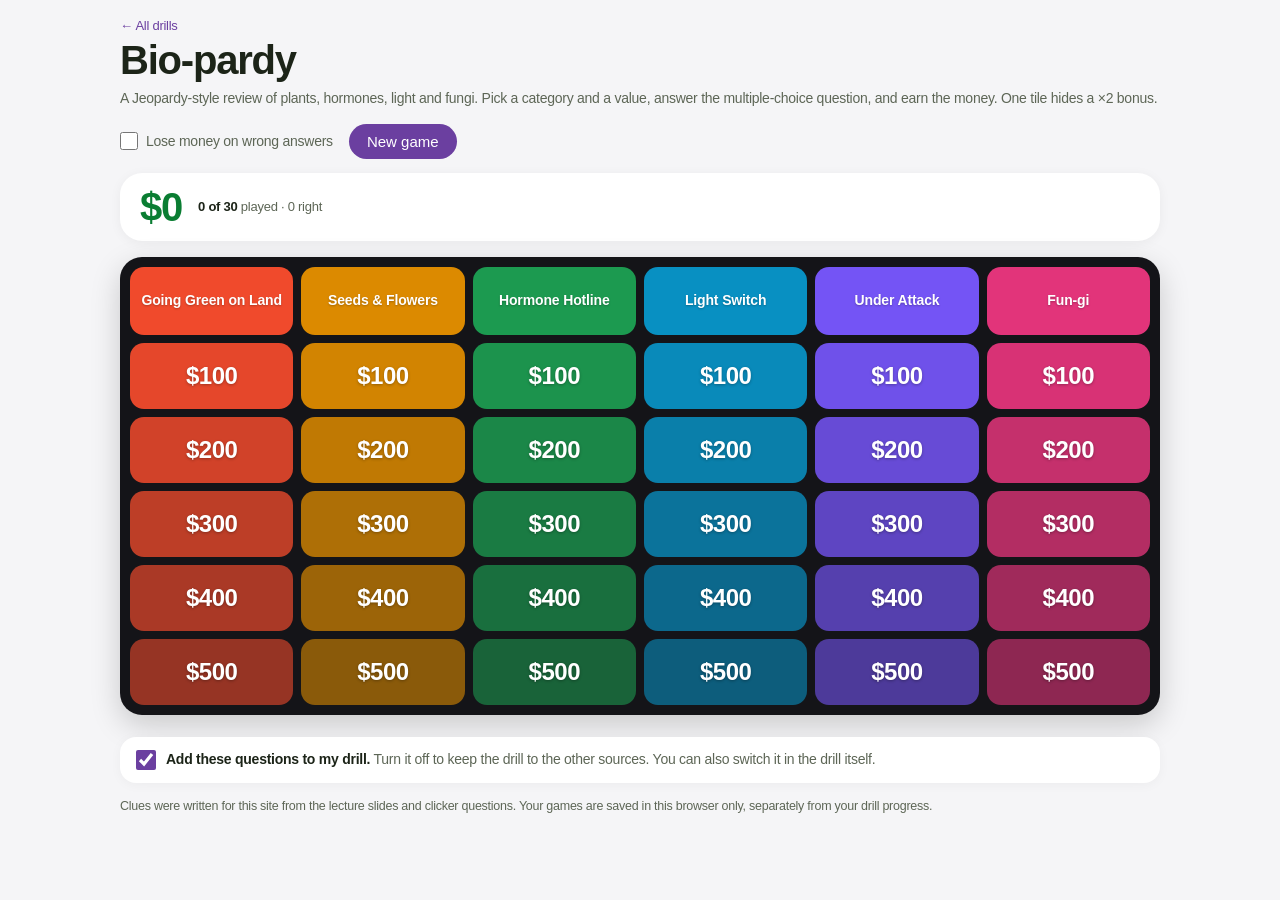
==== board/index.html @ 15c69687 "Bi 239 study drills: plants, fungi and plant signals Forked from the anthro-drills engine and re-the" ====
<!doctype html>
<html lang="en"><head>
<meta charset="utf-8">
<meta name="viewport" content="width=device-width,initial-scale=1,viewport-fit=cover">
<title>Bio-pardy · Bi 239</title>
<meta name="description" content="Play the Bi 239 Bio-pardy review game: pick a category and value, answer the multiple-choice question, earn the money.">
<meta name="theme-color" content="#6b3fa0">
<link rel="stylesheet" href="../assets/drill.css">
<style>
/* Layout: header (board switch, score, rules) → the board (categories × values) → a clue card that opens over
   the board when a tile is picked → an end-of-game card when every tile is played. Own look, light theme. */
:root{--read:-apple-system,BlinkMacSystemFont,"SF Pro Text","Helvetica Neue",Helvetica,Arial,sans-serif;--body:var(--read);--display:-apple-system,BlinkMacSystemFont,"SF Pro Display","Helvetica Neue",Helvetica,Arial,sans-serif;--bg:#f5f5f7;--accent:#6b3fa0;--money:#0a7d32}
body{letter-spacing:-.016em;-webkit-font-smoothing:antialiased}
.wrap{max-width:1040px}
.top{display:flex;flex-direction:column;gap:6px}
h1{font:700 clamp(28px,6vw,40px)/1.08 var(--display);letter-spacing:-.03em}
.gbar{display:flex;flex-wrap:wrap;align-items:center;gap:10px 14px;justify-content:space-between}
.boards{display:flex;gap:2px;background:var(--paper);border:1px solid var(--line);border-radius:999px;padding:3px}
.boards button{font:600 14px var(--body);border:0;background:transparent;border-radius:999px;padding:8px 16px;cursor:pointer;color:var(--ink)}
.boards button[aria-pressed="true"]{background:var(--accent);color:#fff}
.scorebox{display:flex;align-items:center;gap:16px;background:var(--paper);border-radius:22px;padding:14px 20px;box-shadow:0 2px 12px rgba(0,0,0,.05)}
.score{font:700 clamp(30px,6vw,40px)/1 var(--display);letter-spacing:-.03em;font-variant-numeric:tabular-nums;color:var(--money)}
.score.neg{color:var(--bad)}
.score.bump{animation:bump .5s ease}
@keyframes bump{40%{transform:scale(1.12)}}
.slab{display:flex;flex-direction:column;font-size:13px;color:var(--muted);line-height:1.35}
.slab b{color:var(--ink);font-weight:600}
.rules{display:flex;flex-wrap:wrap;gap:8px 16px;align-items:center;font-size:14px;color:var(--muted)}
.rules label{display:inline-flex;align-items:center;gap:8px;cursor:pointer}
.rules input{width:18px;height:18px;accent-color:var(--accent);margin:0}
.newgame{font:400 15px var(--body);border:0;border-radius:999px;background:var(--accent);color:#fff;padding:9px 18px;cursor:pointer}
.newgame:hover{background:#5a3389}
/* Board */
.boardwrap{padding:2px 0 8px}
.board{display:grid;grid-template-columns:repeat(var(--cols),minmax(0,1fr));grid-template-rows:auto repeat(var(--vals),auto);gap:clamp(5px,.8vw,8px);background:#141418;border-radius:22px;padding:10px;box-shadow:0 10px 30px rgba(0,0,0,.18)}
.col{display:grid;grid-row:span calc(var(--vals) + 1);grid-template-rows:subgrid;gap:inherit;min-width:0}
.cat{display:flex;align-items:center;justify-content:center;text-align:center;min-height:68px;padding:8px;hyphens:auto;overflow-wrap:anywhere;border-radius:14px;background:var(--c);color:#fff;font:700 clamp(11.5px,1.35vw,14px)/1.25 var(--body);letter-spacing:-.01em;text-wrap:balance;text-shadow:0 1px 2px rgba(0,0,0,.25)}
.tile{position:relative;min-height:66px;border:0;border-radius:14px;background:color-mix(in srgb,var(--c) var(--mix),#141418);cursor:pointer;font:800 clamp(17px,2.3vw,24px) var(--display);letter-spacing:-.02em;color:#fff;text-shadow:0 1px 3px rgba(0,0,0,.3);transition:transform .15s,filter .15s,box-shadow .15s}
.tile:hover:not(:disabled){transform:translateY(-2px) scale(1.02);filter:brightness(1.12);box-shadow:0 6px 18px color-mix(in srgb,var(--c) 45%,transparent)}
.tile:focus-visible{outline:3px solid #fff;outline-offset:2px}
.tile:disabled{cursor:default;font:700 15px var(--body);letter-spacing:0;background:#232329;text-shadow:none}
.tile.right{color:#4ade80;box-shadow:inset 0 0 0 2px #2c6e43}
.tile.wrong{color:#fb7185;box-shadow:inset 0 0 0 2px #7a2f3b}
.tile small{display:block;font:600 11.5px var(--body);color:rgba(255,255,255,.7);margin-top:2px}
@media (max-width:480px){.clue{padding:12px 10px 30px}.clue .card{padding:18px;border-radius:20px}.clue .chead{margin:-18px -18px 4px !important;padding:14px 18px !important;border-radius:20px 20px 0 0 !important}}
.clue .chead{margin:-22px -22px 4px;padding:16px 22px;border-radius:24px 24px 0 0;background:var(--c,#1d1d1f);color:#fff}
.clue .ctag{color:rgba(255,255,255,.9)}
.clue .cval{color:#fff}
/* Clue card */
.clue{position:fixed;inset:0;z-index:40;background:rgba(245,245,247,.86);backdrop-filter:blur(14px);-webkit-backdrop-filter:blur(14px);overflow-y:auto;padding:max(18px,env(safe-area-inset-top,0px)) 16px 40px}
.clue .card{max-width:680px;margin:0 auto;border:0;border-radius:24px;box-shadow:0 10px 40px rgba(0,0,0,.12)}
.chead{display:flex;flex-wrap:wrap;align-items:center;gap:8px;justify-content:space-between}
.ctag{font:600 13px var(--body);color:var(--muted)}
.cval{font:700 22px var(--display);color:var(--accent);letter-spacing:-.02em}
.bonus{font:700 12px var(--body);color:#8a5300;background:#ffefc7;border:1px solid #f3cf7a;border-radius:999px;padding:3px 10px}
.earn{font:700 26px var(--display);letter-spacing:-.02em}
.earn.plus{color:var(--money)} .earn.minus{color:var(--bad)} .earn.zero{color:var(--muted)}
.fbx{display:flex;flex-direction:column;gap:6px}
.endcard{text-align:center;align-items:center}
.endcard .score{font-size:56px}
.inc{display:flex;align-items:center;gap:10px;background:var(--paper);border-radius:16px;padding:12px 16px;font-size:14px;color:var(--muted);box-shadow:0 2px 12px rgba(0,0,0,.04);cursor:pointer}
.inc input{width:20px;height:20px;accent-color:var(--accent);margin:0;flex:none}
.inc b{color:var(--ink)}
.note{font-size:12.5px;color:var(--muted);margin:0}
.fbx .whynot{font-size:calc(14.5px * var(--rs));color:var(--muted);border-top:1px dashed var(--line);padding-top:6px}
/* Phones: each category becomes a row (colored header, then its five tiles side by side) */
@media (max-width:719px){
  .board{display:flex;flex-direction:column;gap:12px;padding:10px;border-radius:20px}
  .col{display:grid;grid-template-columns:repeat(var(--vals),minmax(0,1fr));grid-template-rows:none;grid-row:auto;gap:6px}
  .cat{grid-column:1 / -1;min-height:0;padding:9px 12px;justify-content:flex-start;text-align:left;font-size:14px;border-radius:12px}
  .tile{min-height:54px;font-size:clamp(14px,4.4vw,19px);border-radius:12px;padding:0 2px}
  .tile:disabled{font-size:14px}
  .tile small{font-size:10px}
}
/* Short landscape phones: keep the grid but make it compact */
@media (max-height:500px) and (min-width:720px){.cat{min-height:48px;padding:6px}.tile{min-height:46px}}
</style>
<!-- Vercel Web Analytics: anonymous page views, no cookies (enable Analytics for the project in the Vercel dashboard) -->
<script src="../assets/glossary.js"></script>
<script>window.va = window.va || function () { (window.vaq = window.vaq || []).push(arguments); };</script>
<script defer src="/_vercel/insights/script.js"></script>
</head><body>
<div class="wrap">
  <header class="top">
    <a class="back" href="../index.html">← All drills</a>
    <h1>Bio-pardy</h1>
    <p class="sub">A Jeopardy-style review of plants, hormones, light and fungi. Pick a category and a value, answer the multiple-choice question, and earn the money. One tile hides a ×2 bonus.</p>
  </header>
  <div class="gbar">
    
    <div class="rules"><label><input type="checkbox" id="harsh"> Lose money on wrong answers</label><button type="button" class="newgame" id="newGame">New game</button></div>
  </div>
  <div class="scorebox" aria-live="polite"><span class="score" id="score">$0</span><span class="slab"><span id="played">0 of 0 played</span><span id="best"></span></span></div>
  <div class="boardwrap"><div class="board" id="board" role="grid" aria-label="Bio-pardy board"></div></div>
  <label class="inc" id="incRow" hidden><input type="checkbox" id="inc"><span><b>Add these questions to my drill.</b> Turn it off to keep the drill to the other sources. You can also switch it in the drill itself.</span></label>
  <p class="note">Clues were written for this site from the lecture slides and clicker questions. Your games are saved in this browser only, separately from your drill progress.</p>
</div>
<div class="clue" id="clue" hidden role="dialog" aria-modal="true" aria-labelledby="clueQ"></div>
<script>
(() => {
  const $ = id => document.getElementById(id);
  const esc = s => String(s).replace(/[&<>"]/g, c => ({ "&": "&amp;", "<": "&lt;", ">": "&gt;", '"': "&quot;" }[c]));
  const shuffle = a => { a = a.slice(); for (let k = a.length - 1; k > 0; k--) { const j = Math.random() * (k + 1) | 0; [a[k], a[j]] = [a[j], a[k]] } return a };
  const whyNot = t => { const d = window.GLOSS && window.GLOSS.look(t); return d ? `<span class="whynot"><b>Why not “${esc(String(t).replace(/<[^>]*>/g, ""))}”?</b> ${esc(d)}</span>` : "" };
  const money = n => (n < 0 ? "−$" : "$") + Math.abs(n).toLocaleString("en-US");
  const BOARDS = { unit: { file: "../drill/questions.js", dir: "../drill/", inc: "bio-u3-progress-v1-include-AP" } };
  const KEY = "bio-board-v1", BKEY = "bio-board-which";
  const params = new URLSearchParams(location.search);
  let which = params.get("board") in BOARDS ? params.get("board") : (localStorage.getItem(BKEY) in BOARDS ? localStorage.getItem(BKEY) : "unit");
  try { localStorage.setItem(BKEY, which) } catch (e) { }

  // Saved games: { exam2: { done: {id: {ok, gain}}, score, bonus, best, harsh }, exam1: {...} }
  let ALLS = {}; try { ALLS = JSON.parse(localStorage.getItem(KEY) || "{}") || {} } catch (e) { }
  const save = () => { try { localStorage.setItem(KEY, JSON.stringify(ALLS)) } catch (e) { } };

  // Each exam's question file defines window.BANK; load only the one for this board.
  const sc = document.createElement("script"); sc.src = BOARDS[which].file; sc.onload = start; document.body.appendChild(sc);

  function start() {
    const B = window.BANK, Q = B.q, dir = BOARDS[which].dir, html = !B.textOnly;
    const txt = s => html ? String(s) : esc(s);
    const ids = (B.ids.AP || []).filter(id => Q[id] && Q[id].val);
    const cats = [...new Set(ids.map(id => Q[id].tag))];
    const vals = [...new Set(ids.map(id => Q[id].val))].sort((a, b) => a - b);
    const at = (c, v) => ids.find(id => Q[id].tag === c && Q[id].val === v);
    const imgOf = id => Q[id].img || (B.img && B.img[id]) || null;
    const total = ids.length;
    // One bright color per category; tiles get deeper as the value rises
    const PALETTE = ["#f04a2c", "#dc8a00", "#1c9a50", "#0890c2", "#7454f5", "#e2347a", "#0e9a8a"];
    const colorOf = c => PALETTE[cats.indexOf(c) % PALETTE.length];
    const mixOf = v => (95 - vals.indexOf(v) * 9) + "%";

    function fresh() { return { done: {}, score: 0, bonus: ids[Math.random() * ids.length | 0], best: (G && G.best) || null, harsh: !!(G && G.harsh) } }
    let G = ALLS[which];
    if (!G || !G.done || !ids.includes(G.bonus)) { G = ALLS[which] = fresh(); save() }

    document.querySelectorAll("[data-b]").forEach(b => { b.setAttribute("aria-pressed", b.dataset.b === which); b.onclick = () => { if (b.dataset.b !== which) location.search = "?board=" + b.dataset.b } });
    $("harsh").checked = !!G.harsh; $("harsh").onchange = e => { G.harsh = e.target.checked; save() };
    $("newGame").onclick = () => { if (Object.keys(G.done).length && Object.keys(G.done).length < total && !confirm("Start a new game? This one's score will be lost.")) return; G = ALLS[which] = fresh(); save(); paint() };
    if (BOARDS[which].inc) {
      $("incRow").hidden = false; const k = BOARDS[which].inc;
      $("inc").checked = localStorage.getItem(k) !== "0";
      $("inc").onchange = e => { try { localStorage.setItem(k, e.target.checked ? "1" : "0") } catch (er) { } };
    }

    function paint(bump) {
      const n = Object.keys(G.done).length;
      $("score").textContent = money(G.score); $("score").classList.toggle("neg", G.score < 0);
      if (bump) { $("score").classList.remove("bump"); void $("score").offsetWidth; $("score").classList.add("bump") }
      $("played").innerHTML = `<b>${n} of ${total}</b> played · ${Object.values(G.done).filter(d => d.ok).length} right`;
      $("best").textContent = G.best != null ? `Best finished game: ${money(G.best)}` : "";
      const b = $("board"); b.style.setProperty("--cols", cats.length); b.style.setProperty("--vals", vals.length);
      b.innerHTML = cats.map(c => `<div class="col" role="group" aria-label="${esc(c)}" style="--c:${colorOf(c)}"><div class="cat">${esc(c)}</div>` +
        vals.map(v => { const id = at(c, v); if (!id) return `<div></div>`; const d = G.done[id];
          const st = `--mix:${mixOf(v)}`;
          return d ? `<button class="tile ${d.ok ? "right" : "wrong"}" style="${st}" disabled aria-label="${esc(c)} ${money(v)}: ${d.ok ? "right" : "wrong"}">${d.ok ? "✓" : "✗"}<small>${d.gain ? (d.gain > 0 ? "+" : "") + money(d.gain) : "$0"}</small></button>`
            : `<button class="tile" style="${st}" data-id="${id}" aria-label="${esc(c)} for ${money(v)}">${money(v)}</button>` }).join("") + `</div>`).join("");
      b.querySelectorAll(".tile[data-id]").forEach(t => t.onclick = () => openClue(t.dataset.id));
      if (n === total) showEnd();
    }

    let lastTile = null;
    function openClue(id) {
      lastTile = id;
      const q = Q[id], isBonus = id === G.bonus, worth = q.val * (isBonus ? 2 : 1), im = imgOf(id);
      const opts = shuffle([{ t: q.ok, c: true }, ...q.wrong.map(t => ({ t, c: false }))]);
      const el = $("clue"); el.hidden = false; document.body.style.overflow = "hidden";
      el.innerHTML = `<article class="card" style="--c:${colorOf(q.tag)}">
        <div class="chead"><span class="ctag">${esc(q.tag)}</span><span>${isBonus ? `<span class="bonus">★ Bonus tile: ×2</span> ` : ""}<span class="cval">${money(worth)}</span></span></div>
        <p class="q" id="clueQ">${txt(q.q)}</p>
        ${im ? `<figure class="fig"><img src="${dir + im[0]}" alt="${esc(im[1])}"></figure>` : ""}
        <div class="opts">${opts.map((o, j) => `<button class="opt" data-j="${j}"><span class="bub">${"ABCD"[j]}</span><span>${txt(o.t)}</span></button>`).join("")}</div>
        <div class="fbx" id="fbx" hidden></div>
        <div class="nav"><button class="btn ghost" id="skipClue"><span>Back to the board</span></button></div>
      </article>`;
      $("skipClue").onclick = closeClue;
      el.querySelectorAll(".opt").forEach(b => b.onclick = () => {
        const o = opts[+b.dataset.j], ok = o.c, gain = ok ? worth : (G.harsh ? -worth : 0);
        G.done[id] = { ok, gain }; G.score += gain; save();
        el.querySelectorAll(".opt").forEach(x => { x.disabled = true; if (opts[+x.dataset.j].c) x.classList.add("right"); else if (x === b) x.classList.add("wrong") });
        const f = $("fbx"); f.hidden = false;
        f.innerHTML = `<span class="earn ${gain > 0 ? "plus" : gain < 0 ? "minus" : "zero"}">${ok ? "Correct! +" + money(worth) : gain < 0 ? "Not quite. " + money(gain) : "Not quite. +$0"}</span>${!ok ? `<span>The answer: <b>${txt(q.ok)}</b></span>` : ""}${q.ex ? `<span class="sub"><b>Why:</b> ${txt(q.ex)}</span>` : ""}${!ok ? whyNot(o.t) : ""}`;
        $("skipClue").outerHTML = `<button class="btn" id="backBoard"><span>Back to the board →</span></button>`;
        $("backBoard").onclick = closeClue; $("backBoard").focus();
        paint(true);
      });
      el.querySelector(".opt").focus();
    }
    function closeClue() {
      $("clue").hidden = true; $("clue").innerHTML = ""; document.body.style.overflow = "";
      const t = document.querySelector(`.tile[aria-label^="${CSS.escape(Q[lastTile].tag)}"]`); if (t) t.focus();
      if (Object.keys(G.done).length === total) showEnd();
    }
    function showEnd() {
      if (!$("clue").hidden) return;
      const right = Object.values(G.done).filter(d => d.ok).length, max = ids.reduce((s, id) => s + Q[id].val * (id === G.bonus ? 2 : 1), 0);
      const newBest = G.best == null || G.score > G.best; if (newBest && !G.ended) { G.best = G.score } G.ended = true; save();
      const el = $("clue"); el.hidden = false; document.body.style.overflow = "hidden";
      el.innerHTML = `<article class="card endcard"><p class="sub">Board finished</p><span class="score${G.score < 0 ? " neg" : ""}">${money(G.score)}</span>
        <p>${right} of ${total} right · the most possible this game was ${money(max)}</p>${newBest ? `<p class="bonus">★ New best score</p>` : `<p class="sub">Best finished game: ${money(G.best)}</p>`}
        <div class="nav" style="justify-content:center"><button class="btn ghost" id="seeBoard"><span>See the board</span></button><button class="btn" id="again"><span>Play again</span></button></div></article>`;
      $("again").onclick = () => { G = ALLS[which] = fresh(); save(); $("clue").hidden = true; document.body.style.overflow = ""; paint() };
      $("seeBoard").onclick = () => { $("clue").hidden = true; document.body.style.overflow = ""; G.ended = true };
    }
    document.addEventListener("keydown", e => { if (e.key === "Escape" && !$("clue").hidden) closeClue() });
    paint();
  }
})();
</script>
</body></html>
---- assets/drill.css ----
/* Bio Drills · shared styles
   Layout: one study column. Header (title + daily ring) → subject tabs with mini mastery bars →
   subject map (one square per question) → slim round toolbar → question card. */
:root{
  --bg:#f1f3ea; --paper:#ffffff; --ink:#1c2418; --muted:#5d6656; --line:#d8dccd; --sunk:#f6f8f0;
  --accent:#6b3fa0; --accent-ink:#ffffff; --accent-soft:#efe6f7;
  --gold:#b7791f; --gold-soft:#fbf1dc;
  --good:#15803d; --good-soft:#dcf3e3; --bad:#c2410c; --bad-soft:#fde8dc;
  --lv-mastered:#16a34a; --lv-due:#9a6bd1; --lv-shaky:#d4a017; --lv-learning:#e2572b; --lv-new:#d8dccd;
  --display:"Fraunces","Segoe UI",system-ui,sans-serif;
  --body:"IBM Plex Sans",system-ui,-apple-system,sans-serif;
  --mono:"IBM Plex Mono",ui-monospace,Menlo,monospace;
  --read:var(--body); --rs:1;   /* reading font and text-size multiplier, set from Options */
  --radius:16px; --shadow:0 1px 2px rgba(28,36,24,.06),0 6px 24px rgba(28,36,24,.06);
  color-scheme:light;
}

[hidden]{display:none!important}
*{box-sizing:border-box}
html{-webkit-text-size-adjust:100%}
body{margin:0;background:var(--bg);color:var(--ink);font:16px/1.55 var(--read);
  padding-block:max(18px,env(safe-area-inset-top,0px)) 56px;
  padding-left:max(16px,env(safe-area-inset-left,0px));padding-right:max(16px,env(safe-area-inset-right,0px))}
img{max-width:100%}
button{font:inherit;color:inherit}
:is(button,a,summary):focus-visible{outline:2px solid var(--accent);outline-offset:2px}
.wrap{max-width:680px;margin:0 auto;display:flex;flex-direction:column;gap:14px}

/* ===== Header */
.back{align-self:flex-start;font:500 13px var(--body);color:var(--accent);text-decoration:none}
.back:hover{text-decoration:underline}
.titlerow{display:flex;align-items:center;justify-content:space-between;gap:12px;margin-top:4px}
h1{font:800 clamp(24px,6vw,32px)/1.05 var(--display);margin:0;letter-spacing:-.02em;text-wrap:balance}
.habit{display:flex;align-items:center;gap:10px;flex:none}
.ring{position:relative;width:44px;height:44px;flex:none}
.ring svg{display:block;transform:rotate(-90deg)}
.ring .track{stroke:var(--line)} .ring .fill{stroke:var(--accent);transition:stroke-dashoffset .5s ease}
.ring.done .fill{stroke:var(--lv-mastered)}
.ring b{position:absolute;inset:0;display:grid;place-items:center;font:700 12px var(--mono);font-variant-numeric:tabular-nums}
.habit-text{display:flex;flex-direction:column;align-items:flex-end;text-align:right;line-height:1.3;font-size:12px;color:var(--muted)}
.habit-text strong{font:600 13px var(--body);color:var(--ink);font-variant-numeric:tabular-nums}

/* ===== Subject tabs */
.tabs{display:grid;grid-template-columns:repeat(3,1fr);gap:6px;background:var(--paper);border:1px solid var(--line);border-radius:var(--radius);padding:6px}
.tab{border:0;background:transparent;border-radius:11px;padding:9px 8px 10px;cursor:pointer;display:flex;flex-direction:column;align-items:stretch;gap:5px;min-width:0;text-align:left;transition:background .15s}
.tab:hover{background:var(--sunk)}
.tab b{font:700 14px/1.2 var(--display);text-wrap:balance}
.tab .tcount{font:500 11px var(--mono);color:var(--muted);font-variant-numeric:tabular-nums}
.tab[aria-selected="true"]{background:var(--accent)}
.tab[aria-selected="true"] b,.tab[aria-selected="true"] .tcount{color:var(--accent-ink)}
.tab[aria-selected="true"] .mini{background:color-mix(in srgb,var(--accent-ink) 30%,transparent)}
.mini{display:flex;height:4px;border-radius:2px;overflow:hidden;background:var(--lv-new)}
.mini i{display:block;height:100%}
.tab-prog{border:1px dashed var(--line)}
.tab-prog[aria-selected="true"]{border-color:transparent}

/* ===== Subject header: description + mastery map */
.deckhead{display:flex;flex-direction:column;gap:8px}
.sub{color:var(--muted);font-size:calc(14px * var(--rs));margin:0;text-wrap:pretty}
/* Question squares: one per question in the round; click to jump */
.map{display:flex;flex-wrap:wrap;gap:5px}
.sq{position:relative;width:16px;height:16px;padding:0;border:0;border-radius:4px;background:var(--lv-new);cursor:pointer;transition:background .3s,transform .15s}
.sq:hover{transform:scale(1.2)}
/* solid colors: questions not yet answered in this round are a lighter tint of their level color */
.sq:not(.done){opacity:.42}
.sq.lv-c-new:not(.done){opacity:1;background:#e7ebf2!important}
.sq.cur{outline:2px solid var(--ink);outline-offset:2px;opacity:1}
.sq.just{animation:pulse .6s ease}
.btn:disabled{opacity:.4;cursor:default}
.legend{display:flex;flex-wrap:wrap;gap:4px 12px;font-size:12px;color:var(--muted)}
.legend span{display:inline-flex;align-items:center;gap:5px;font-variant-numeric:tabular-nums}
.legend i{width:10px;height:10px;border-radius:3px;display:inline-block}
.lv-c-mastered{background:var(--lv-mastered)!important} .lv-c-due{background:var(--lv-due)!important}
.lv-c-shaky{background:var(--lv-shaky)!important} .lv-c-learning{background:var(--lv-learning)!important} .lv-c-new{background:var(--lv-new)!important}

/* ===== Toolbar + options menu */
.toolbar{display:flex;align-items:center;justify-content:space-between;gap:10px}
.roundinfo{font:500 13px var(--body);color:var(--muted);font-variant-numeric:tabular-nums;display:flex;flex-wrap:wrap;gap:4px 14px}
.roundinfo b{color:var(--ink);font-weight:600}
.menuwrap{position:relative;flex:none}
.chip{font:500 13px var(--body);border:1px solid var(--line);background:var(--paper);padding:7px 12px;border-radius:999px;cursor:pointer}
.chip:hover{border-color:var(--accent)}
.menu{position:absolute;right:0;top:calc(100% + 6px);z-index:20;min-width:250px;background:var(--paper);border:1px solid var(--line);border-radius:12px;box-shadow:var(--shadow);padding:6px;display:flex;flex-direction:column}
.mi{display:flex;align-items:center;gap:10px;text-align:left;border:0;background:transparent;padding:9px 10px;border-radius:8px;cursor:pointer;font-size:14px}
.mi:hover{background:var(--sunk)}
.mi .box{width:16px;height:16px;border-radius:4px;border:1.5px solid var(--muted);flex:none;display:grid;place-items:center}
.mi[aria-checked="true"] .box{background:var(--accent);border-color:var(--accent)}
.mi[aria-checked="true"] .box::after{content:"";width:8px;height:4px;border:2px solid var(--accent-ink);border-top:0;border-right:0;transform:rotate(-45deg) translate(1px,-1px)}
.mi.sep{border-top:1px solid var(--line);border-radius:0 0 8px 8px;margin-top:4px;padding-top:11px}
.mi.warn{color:var(--bad)}
.bar{height:4px;background:var(--line);border-radius:2px;overflow:hidden}
.bar i{display:block;height:100%;background:var(--accent);width:0;transition:width .3s}

/* ===== Card */
.card{background:var(--paper);border:1px solid var(--line);border-radius:var(--radius);padding:22px;display:flex;flex-direction:column;gap:16px;box-shadow:var(--shadow)}
.card.enter{animation:rise .25s ease}
.meta{display:flex;justify-content:space-between;align-items:center;gap:10px;font-size:12px;color:var(--muted)}
.meta-l{display:flex;flex-wrap:wrap;align-items:center;gap:6px 8px;min-width:0;letter-spacing:.04em;text-transform:uppercase}
.meta>span:last-child{white-space:nowrap;flex:none;font:500 12px var(--mono);font-variant-numeric:tabular-nums}
.origin{font:600 11.5px/1.2 var(--body);color:var(--accent);background:var(--accent-soft);padding:4px 9px;border-radius:999px;text-transform:none;letter-spacing:0}
.val{font:600 12px var(--mono);color:var(--gold);background:var(--gold-soft);padding:2px 8px;border-radius:6px}
.q{font:600 calc(clamp(18px,4.6vw,21px) * var(--rs))/1.4 var(--read);margin:0;text-wrap:pretty}
.seq{font-family:var(--mono);letter-spacing:.06em}
.fig{margin:0;position:relative}
.fig button{display:block;width:100%;border:1px solid var(--line);border-radius:12px;background:#fff;padding:8px;cursor:zoom-in}
.fig img{display:block;margin:0 auto;max-height:320px;width:auto;object-fit:contain}
.fig figcaption{position:absolute;right:8px;bottom:8px;font:500 11px var(--body);color:#fff;background:rgba(28,36,24,.72);padding:3px 8px;border-radius:999px;pointer-events:none}
.opts{display:flex;flex-direction:column;gap:8px}
.opt{display:flex;align-items:center;gap:12px;text-align:left;width:100%;font:calc(15.5px * var(--rs))/1.45 var(--read);background:var(--paper);border:1.5px solid var(--line);border-radius:12px;padding:12px 14px;cursor:pointer;min-height:52px;transition:border-color .12s,background .12s,transform .12s}
.opt:hover:not(:disabled){border-color:var(--accent);background:var(--sunk)}
.opt:active:not(:disabled){transform:scale(.99)}
.bub{flex:none;width:26px;height:26px;border-radius:50%;border:1.5px solid var(--line);display:grid;place-items:center;font:600 12px var(--mono);color:var(--muted);transition:all .15s}
.opt:hover:not(:disabled) .bub{border-color:var(--accent);color:var(--accent)}
.opt.picked .bub{background:var(--ink);border-color:var(--ink);color:var(--paper)}
.opt.right{background:var(--good-soft);border-color:var(--good)}
.opt.right .bub{background:var(--good);border-color:var(--good);color:var(--paper)}
.opt.wrong{background:var(--bad-soft);border-color:var(--bad)}
.opt.wrong .bub{background:var(--bad);border-color:var(--bad);color:var(--paper)}
.opt:disabled{cursor:default}
.opt:disabled:not(.right):not(.wrong){opacity:.55}
.opt.pop{animation:pop .35s ease}
.opt.shake{animation:shake .4s ease}
.record{margin:0;font-size:calc(13px * var(--rs));color:var(--muted);display:flex;align-items:center;flex-wrap:wrap;gap:6px}
.explain{border-left:3px solid var(--accent);background:var(--accent-soft);padding:12px 14px;border-radius:0 10px 10px 0;font-size:calc(14.5px * var(--rs));animation:rise .25s ease}
.explain.good{border-color:var(--good);background:var(--good-soft)}
.explain.bad{border-color:var(--bad);background:var(--bad-soft)}
.explain strong{display:block;margin-bottom:2px}
.lv{display:inline-block;font:600 10.5px/1 var(--mono);letter-spacing:.04em;text-transform:uppercase;padding:4px 7px;border-radius:999px;color:#fff}
.lv-mastered{background:var(--lv-mastered)} .lv-due{background:var(--lv-due)} .lv-shaky{background:var(--lv-shaky);color:#1b1503}
.lv-learning{background:var(--lv-learning)} .lv-new{background:var(--muted)}
.lvnote{margin:0;font-size:calc(13.5px * var(--rs));color:var(--muted);display:flex;gap:8px;align-items:baseline;flex-wrap:wrap}
.streakline{display:flex;gap:4px;align-items:center}
.streakline i{width:18px;height:6px;border-radius:3px;background:var(--line)}
.streakline i.on{background:var(--lv-mastered)}
.nav{display:flex;justify-content:space-between;align-items:center;gap:10px;flex-wrap:wrap}
.btn{position:relative;overflow:hidden;font:600 15px var(--body);border:0;border-radius:12px;padding:12px 22px;background:var(--accent);color:var(--accent-ink);cursor:pointer;min-height:46px}
.btn.ghost{background:transparent;color:var(--ink);border:1px solid var(--line)}
.btn.ghost:hover{border-color:var(--accent)}
.btn.auto::before{content:"";position:absolute;inset:0;background:color-mix(in srgb,var(--accent-ink) 26%,transparent);transform-origin:left;animation:fill var(--auto,1.8s) linear forwards}
.btn span{position:relative}
.hint{font-size:calc(12.5px * var(--rs));color:var(--muted);margin:0}
.card.review{border-style:dashed;box-shadow:none}
.revtag{font:600 11px var(--mono);letter-spacing:.04em;color:var(--accent)!important}

/* ===== End of round */
.result{align-items:center;text-align:center;gap:14px}
.result h2{font:800 26px/1.15 var(--display);margin:0}
.bigring{position:relative;width:120px;height:120px}
.bigring svg{transform:rotate(-90deg)}
.bigring .track{stroke:var(--line)} .bigring .fill{stroke:var(--accent);transition:stroke-dashoffset .8s ease}
.bigring b{position:absolute;inset:0;display:grid;place-items:center;font:800 30px var(--display)}
.gains{display:flex;flex-wrap:wrap;justify-content:center;gap:8px}
.gain{font:600 13px var(--body);padding:6px 12px;border-radius:999px;background:var(--sunk);border:1px solid var(--line)}
.gain.up{background:var(--good-soft);border-color:transparent;color:var(--good)}
.suggest{width:100%;display:flex;align-items:center;justify-content:space-between;gap:12px;text-align:left;background:var(--sunk);border:1px solid var(--line);border-radius:12px;padding:12px 14px}
.suggest small{display:block;font-size:12px;color:var(--muted)}
.suggest b{font:700 16px var(--display)}
.result .nav{justify-content:center}

/* ===== Progress view */
.prog{gap:18px}
.ph{font:800 24px var(--display);margin:0}
.ph3{font:700 16px var(--display);margin:2px 0 -6px;display:flex;align-items:baseline;gap:8px}
.ph3 span{font:500 12px var(--mono);color:var(--muted)}
.pgrid{display:grid;grid-template-columns:repeat(4,1fr);gap:8px;text-align:center;font-size:12px;color:var(--muted)}
.pgrid b{display:block;font:700 22px/1.15 var(--display);color:var(--ink);font-variant-numeric:tabular-nums}
.week{display:grid;grid-template-columns:repeat(7,1fr);gap:8px;align-items:end;height:110px;padding-top:6px;position:relative}
.week .goal{position:absolute;left:0;right:0;border-top:1.5px dashed var(--line)}
.week .goal span{position:absolute;right:0;top:-17px;font:500 10.5px var(--mono);color:var(--muted)}
.day{display:flex;flex-direction:column;align-items:center;gap:4px;height:100%;justify-content:flex-end;font:500 11px var(--mono);color:var(--muted)}
.day i{width:100%;max-width:34px;border-radius:6px 6px 2px 2px;background:var(--accent-soft);min-height:3px}
.day.met i{background:var(--lv-mastered)}
.day.today{color:var(--ink);font-weight:700}
.day em{font-style:normal;font-variant-numeric:tabular-nums;color:var(--ink)}
.callouts{display:grid;gap:8px}
.callout{margin:0;padding:10px 14px;border-radius:10px;font-size:14px}
.callout strong{display:block;font-size:11.5px;letter-spacing:.06em;text-transform:uppercase;margin-bottom:2px}
.callout.bad{background:var(--bad-soft)} .callout.bad strong{color:var(--bad)}
.callout.good{background:var(--good-soft)} .callout.good strong{color:var(--good)}
.topics{list-style:none;margin:0;padding:0;display:flex;flex-direction:column;gap:14px}
.trow{display:grid;grid-template-columns:1fr auto;grid-template-areas:"name btn" "bar btn";gap:6px 12px;align-items:center}
.tname{grid-area:name;display:flex;flex-wrap:wrap;gap:2px 10px;align-items:baseline;min-width:0}
.tname b{font-weight:600;font-size:15px}
.tname span{font:500 12px var(--mono);color:var(--muted);font-variant-numeric:tabular-nums}
.stack{grid-area:bar;display:flex;height:9px;border-radius:5px;overflow:hidden;background:var(--lv-new)}
.stack i{display:block;height:100%}
.trow .chip{grid-area:btn}
.how2{border:1px solid var(--line);border-radius:10px;padding:10px 14px;font-size:14px}
.how2 summary{cursor:pointer;font-weight:600;color:var(--accent)}
.how2 p,.how2 ul{margin:8px 0 0} .how2 ul{padding-left:18px} .how2 li{margin-top:4px}
.worst{margin:0;padding-left:22px;display:flex;flex-direction:column;gap:8px;font-size:calc(14px * var(--rs))}
.worst li span{display:block}
.worst em{font:500 12px var(--mono);font-style:normal;color:var(--bad)}

/* ===== Toasts + lightbox */
.toasts{position:fixed;left:0;right:0;bottom:max(16px,env(safe-area-inset-bottom,0px));display:flex;flex-direction:column;align-items:center;gap:8px;pointer-events:none;z-index:50;padding-left:max(16px,env(safe-area-inset-left,0px));padding-right:max(16px,env(safe-area-inset-right,0px))}
.toast{background:var(--ink);color:var(--paper);font:600 14px var(--body);padding:10px 16px;border-radius:999px;box-shadow:var(--shadow);animation:toast 2.6s ease forwards;display:flex;align-items:center;gap:8px}
.toast i{width:10px;height:10px;border-radius:50%;background:var(--lv-mastered);flex:none}
.toast.gold i{background:var(--lv-shaky)} .toast.blue i{background:var(--lv-due)}
.lightbox{position:fixed;inset:0;z-index:60;background:rgba(10,13,20,.88);display:flex;align-items:center;justify-content:center;
  padding:max(16px,env(safe-area-inset-top,0px)) max(16px,env(safe-area-inset-right,0px)) max(16px,env(safe-area-inset-bottom,0px)) max(16px,env(safe-area-inset-left,0px));cursor:zoom-out}
.lightbox img{max-width:100%;max-height:100%;object-fit:contain;background:#fff;border-radius:10px}
.lightbox button{position:absolute;top:max(14px,env(safe-area-inset-top,0px));right:max(14px,env(safe-area-inset-right,0px));border:0;background:#fff;color:#151b2b;font:600 14px var(--body);padding:8px 14px;border-radius:999px;cursor:pointer}

.foot{font-size:12.5px;color:var(--muted);margin:4px 0 0}
.foot a{color:var(--accent)}

/* ===== Motion */
@keyframes rise{from{opacity:0;transform:translateY(6px)}to{opacity:1;transform:none}}
@keyframes pop{0%{transform:scale(1)}40%{transform:scale(1.025)}100%{transform:scale(1)}}
@keyframes shake{0%,100%{transform:translateX(0)}20%{transform:translateX(-6px)}40%{transform:translateX(5px)}60%{transform:translateX(-3px)}80%{transform:translateX(2px)}}
@keyframes pulse{0%{transform:scale(1)}50%{transform:scale(1.6)}100%{transform:scale(1)}}
@keyframes fill{from{transform:scaleX(0)}to{transform:scaleX(1)}}
@keyframes toast{0%{opacity:0;transform:translateY(10px)}10%,80%{opacity:1;transform:none}100%{opacity:0;transform:translateY(-4px)}}
@media (prefers-reduced-motion:reduce){*,*::before{animation:none!important;transition:none!important}}

@media (max-width:440px){
  .card{padding:18px}
  .tab b{font-size:13px}
  .pgrid b{font-size:19px}
}

/* ===== Reading settings in the Options menu */
.mgroup{display:flex;flex-direction:column;border-top:1px solid var(--line);margin-top:4px;padding-top:6px}
.mlabel{font:600 11px var(--mono);letter-spacing:.06em;text-transform:uppercase;color:var(--muted);padding:6px 10px 2px}
.mi .dot{width:16px;height:16px;border-radius:50%;border:1.5px solid var(--muted);flex:none;display:grid;place-items:center}
.mi[aria-checked="true"] .dot{border-color:var(--accent)}
.mi[aria-checked="true"] .dot::after{content:"";width:8px;height:8px;border-radius:50%;background:var(--accent)}
.mi .fname{display:flex;flex-direction:column;line-height:1.25}
.mi .fname small{font-size:11.5px;color:var(--muted)}
.seg{display:grid;grid-template-columns:repeat(4,1fr);gap:4px;padding:4px 10px 8px}
.seg button{border:1px solid var(--line);background:var(--paper);border-radius:8px;padding:7px 0;cursor:pointer;font-weight:600}
.seg button[aria-pressed="true"]{background:var(--accent);border-color:var(--accent);color:var(--accent-ink)}
.menu{max-height:min(80vh,620px);overflow:auto}

/* ===== Manual marks */
.marks{display:flex;flex-wrap:wrap;gap:8px}
.mk{display:inline-flex;align-items:center;gap:6px;font:500 13px var(--body);border:1px dashed var(--line);background:transparent;color:var(--muted);padding:6px 12px;border-radius:999px;cursor:pointer}
.mk:hover{border-color:var(--accent);color:var(--ink)}
.mk-review[aria-pressed="true"]{border-style:solid;border-color:var(--lv-shaky);background:var(--gold-soft);color:var(--gold)}
.mk-mastered[aria-pressed="true"]{border-style:solid;border-color:var(--st-mastered);background:#d5f0ec;color:var(--st-mastered)}
.sq.flag::before{content:"";position:absolute;top:-3px;right:-3px;width:8px;height:8px;border-radius:50%;background:var(--lv-learning);border:1.5px solid var(--bg);z-index:1}
.callout.flagc{background:var(--gold-soft);display:flex;flex-wrap:wrap;align-items:center;gap:6px 10px}
.callout.flagc strong{color:var(--gold);width:100%;margin:0}
.record:empty{display:none}
.sublink{color:var(--accent);font-weight:600;white-space:nowrap}

/* ===== Study prompt for a featured subject */
.feature{position:relative;display:flex;flex-wrap:wrap;align-items:center;justify-content:space-between;gap:12px 16px;background:var(--gold-soft);border:1px solid color-mix(in srgb,var(--gold) 35%,transparent);border-radius:var(--radius);padding:14px 44px 14px 16px}
.feature .ftext{display:flex;flex-direction:column;gap:3px;min-width:0;flex:1 1 280px;font-size:14px}
.feature strong{font:700 15px var(--display);color:var(--ink)}
.feature .fprog{font:600 12px var(--mono);color:var(--gold)}
.feature .fact{display:flex;flex-wrap:wrap;gap:8px}
.feature .btn{min-height:40px;padding:9px 16px;font-size:14px;text-decoration:none;display:inline-flex;align-items:center}
.fclose{position:absolute;top:8px;right:8px;width:30px;height:30px;border:0;background:transparent;border-radius:8px;font-size:20px;line-height:1;color:var(--muted);cursor:pointer}
.fclose:hover{background:rgba(0,0,0,.06);color:var(--ink)}

/* ===== Drag-and-drop chart promo */
.ddpromo{display:grid;grid-template-columns:auto 1fr;gap:6px 18px;align-items:center;background:linear-gradient(135deg,var(--accent) 0%,#4f6bed 100%);color:#fff;border-radius:var(--radius);padding:16px 18px;box-shadow:var(--shadow);text-decoration:none}
.ddpromo .dd-illu{grid-row:span 3;width:132px;height:84px;background:rgba(255,255,255,.12);border-radius:12px;padding:6px}
.ddpromo .eyebrow2{font:600 11px var(--mono);letter-spacing:.08em;text-transform:uppercase;opacity:.85}
.ddpromo strong{font:800 19px/1.2 var(--display)}
.ddpromo .ddtext{font-size:14px;opacity:.92;margin:0}
.ddpromo .ddbtn{grid-column:2;justify-self:start;display:inline-flex;align-items:center;gap:8px;margin-top:6px;background:#fff;color:var(--accent);font:700 15px var(--body);padding:11px 18px;border-radius:12px;text-decoration:none;box-shadow:0 4px 14px rgba(0,0,0,.18);transition:transform .15s}
.ddpromo .ddbtn:hover{transform:translateY(-1px)}
.ddpromo .ddbtn:focus-visible{outline:2px solid #fff;outline-offset:3px}
.dd-box{fill:rgba(255,255,255,.18);stroke:rgba(255,255,255,.55);stroke-width:1;stroke-dasharray:3 2}
.dd-target{animation:ddTarget 3.2s ease-in-out infinite}
.dd-chip rect:first-child{fill:#fff}
.dd-line{fill:var(--accent)}
.dd-chip{animation:ddMove 3.2s ease-in-out infinite}
.dd-hand{fill:#fff;stroke:#151b2b;stroke-width:.8;animation:ddHand 3.2s ease-in-out infinite}
@keyframes ddMove{0%,12%{transform:translate(4px,64px)}55%,100%{transform:translate(76px,32px)}}
@keyframes ddHand{0%,12%{transform:translate(30px,70px)}55%,100%{transform:translate(102px,38px)}}
@keyframes ddTarget{0%,45%{fill:rgba(255,255,255,.18)}55%,90%{fill:rgba(134,239,172,.55);stroke:#fff;stroke-dasharray:0}100%{fill:rgba(255,255,255,.18)}}
@media (max-width:520px){.ddpromo{grid-template-columns:1fr}.ddpromo .dd-illu{grid-row:auto;width:110px;height:70px}.ddpromo .ddbtn{grid-column:1}}
@media (prefers-reduced-motion:reduce){.dd-chip,.dd-hand,.dd-target{animation:none}.dd-chip{transform:translate(76px,32px)}.dd-hand{transform:translate(102px,38px)}}

/* ===== Question status colors (replaces the old mastery levels) */
:root{--st-right:#16a34a;--st-wrong:#e2572b;--st-review:#d4a017;--st-new:#d6dbe6;--st-mastered:#0f766e}
.lv-c-mastered{background:var(--st-mastered)!important} .stack i.lv-c-mastered,.mini i.lv-c-mastered{background:var(--st-mastered)}
.lv-c-right{background:var(--st-right)!important} .lv-c-wrong{background:var(--st-wrong)!important}
.lv-c-review{background:var(--st-review)!important} .lv-c-new{background:var(--st-new)!important}
.stack i.lv-c-right,.mini i.lv-c-right{background:var(--st-right)} .stack i.lv-c-wrong,.mini i.lv-c-wrong{background:var(--st-wrong)} .stack i.lv-c-review,.mini i.lv-c-review{background:var(--st-review)}
.sq.lv-c-new:not(.done){opacity:1;background:#e7ebf2!important}
.tbtns{display:flex;align-items:center;gap:6px;flex:none}
#randBtn span{font-weight:700;margin-right:2px}

/* ===== Missed bank tab */
.tab-missed .tcount{color:var(--st-wrong,#e2572b);font-weight:700}
.tab-missed[aria-selected="true"]{background:var(--st-wrong,#e2572b)}
.tab-missed[aria-selected="true"] .tcount{color:#fff}
.callout.missc{background:var(--bad-soft);display:flex;flex-wrap:wrap;align-items:center;gap:6px 10px}
.callout.missc strong{color:var(--bad);width:100%;margin:0}

/* ===== Collapsible subjects grid */
.tabsbar{display:flex;align-items:center;justify-content:space-between;gap:10px;margin-bottom:-6px}
.tabsbar .tbnow{display:none;min-width:0;font-size:14px;color:var(--muted)}
.tabsbar .tbnow b{font:700 15px var(--display);color:var(--ink);margin-right:4px}
.tabsbar .tbnow span{font:500 12.5px var(--mono)}
.tabsbar.collapsed{background:var(--paper);border:1px solid var(--line);border-radius:var(--radius);padding:10px 10px 10px 16px;margin-bottom:0}
.tabsbar.collapsed .tbnow{display:block;white-space:nowrap;overflow:hidden;text-overflow:ellipsis}
.tabsbar:not(.collapsed){justify-content:flex-end}
.tabsbar .gb{display:flex;align-items:center;gap:2px;margin-right:auto;background:var(--paper);border:1px solid var(--line);border-radius:999px;padding:3px}
.tabsbar .gb span{font:500 12.5px var(--body);color:var(--muted);padding:0 6px 0 8px}
.tabsbar .gb button{font:600 13px var(--body);border:0;background:transparent;border-radius:999px;padding:6px 12px;cursor:pointer;color:var(--ink)}
.tabsbar .gb button[aria-pressed="true"]{background:var(--accent);color:var(--accent-ink)}
.tabsbar.collapsed .gb{display:none}
.srcpick{background:var(--paper);border:1px solid var(--line);border-radius:var(--radius);padding:12px;display:flex;flex-direction:column;gap:10px}
.sp-head{display:flex;flex-wrap:wrap;align-items:center;justify-content:space-between;gap:8px;padding:0 4px}
.sp-head b{font:700 15px var(--display)}
.sp-head span{display:flex;gap:6px}
.sp-list{display:flex;flex-direction:column;gap:4px}
.sp-row{display:grid;grid-template-columns:auto 1fr auto;grid-template-rows:auto auto;column-gap:10px;row-gap:5px;align-items:center;padding:9px 10px;border-radius:11px;cursor:pointer;border:1.5px solid transparent}
.sp-row:hover{background:var(--sunk)}
.sp-row:has(input:checked){background:var(--accent-soft);border-color:var(--accent)}
.sp-row input{grid-row:1 / span 2;width:20px;height:20px;accent-color:var(--accent);margin:0}
.sp-name{font:600 calc(14.5px * var(--rs))/1.3 var(--body);min-width:0}
.sp-n{font:500 12px var(--mono);color:var(--muted);white-space:nowrap}
.sp-row .mini{grid-column:2 / span 2}
#spGo{align-self:stretch}
#tabsToggle{flex:none;padding:6px 12px}

/* ===== "From the professor" badge: questions and sources taken straight from course materials */
.prof{text-transform:none;letter-spacing:0;display:inline-flex;align-items:center;gap:3px;font:700 11.5px/1.2 var(--body);color:#8a5300;background:#ffefc7;border:1px solid #f3cf7a;padding:3px 9px;border-radius:999px;white-space:nowrap}
.prof.sm{font-size:10.5px;padding:2px 7px;vertical-align:2px;margin-left:4px}

/* ===== Optional deck switch (e.g. the Anthro-pardy questions in the Exam 2 drill) */
.optdeck{display:grid;grid-template-columns:auto 1fr;align-items:center;gap:4px 12px;background:var(--paper);border:1px solid var(--line);border-radius:var(--radius);padding:10px 14px;font-size:14px;color:var(--muted);cursor:pointer}
.optdeck input{width:20px;height:20px;accent-color:var(--accent);margin:0}
.optdeck b{color:var(--ink)}
.optdeck .sublink{grid-column:2;text-decoration:none;font-size:13.5px}
.based{text-transform:none;letter-spacing:0;display:inline-flex;align-items:center;font:600 11.5px/1.2 var(--body);color:#7a6a4a;background:transparent;border:1px dashed #d9c69c;padding:3px 9px;border-radius:999px;white-space:nowrap}
.based.sm{font-size:10.5px;padding:2px 7px;vertical-align:2px;margin-left:4px;white-space:normal}

/* ===== Answer explanations: why the answer is right, and why the picked option isn't */
.explain .exwhy,.explain .whynot{display:block;margin-top:6px}
.explain .whynot{padding-top:6px;border-top:1px dashed color-mix(in srgb,currentColor 25%,transparent)}
.explain .exwhy b,.explain .whynot b{font-weight:700}
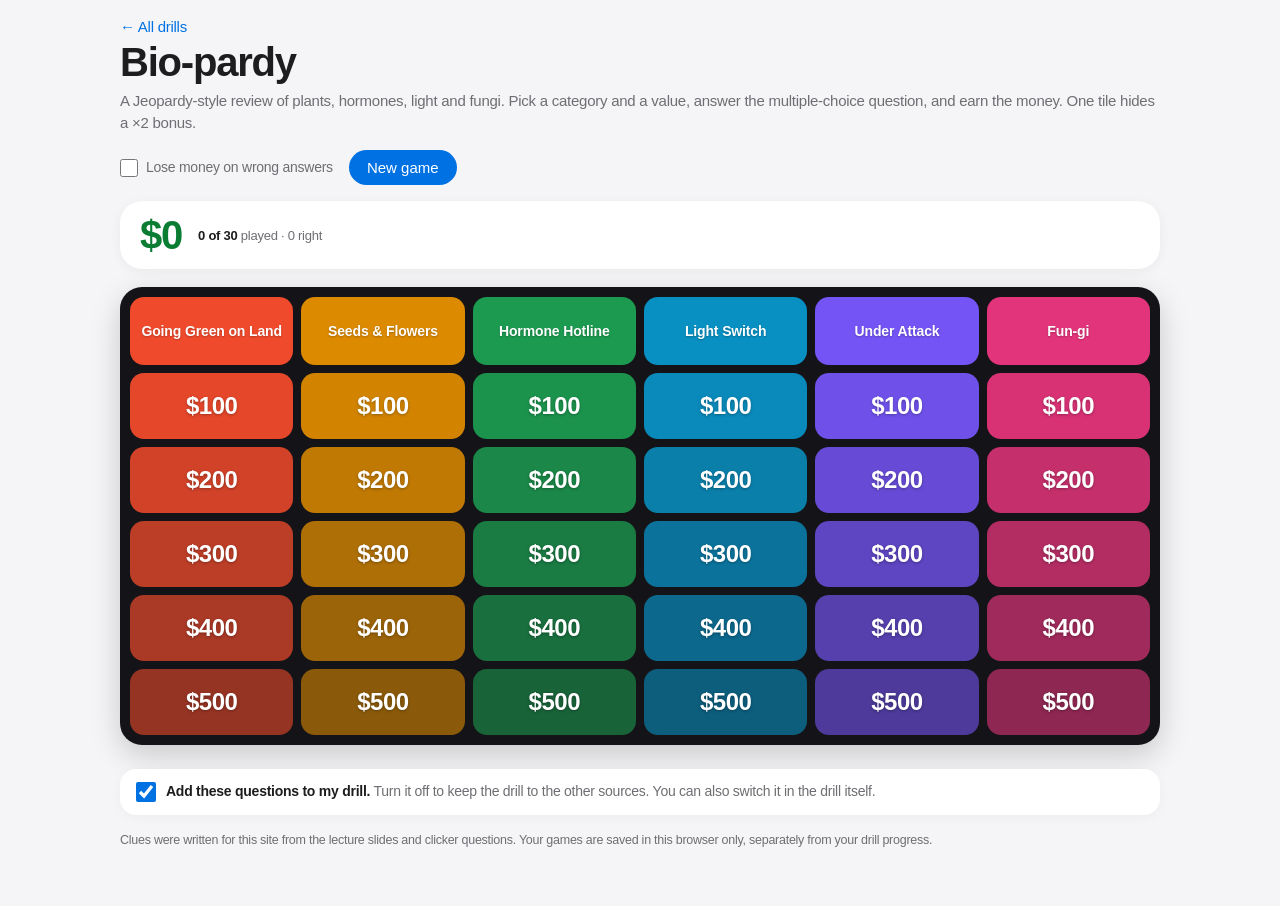
==== commit 8695bfc7: "Apple design, anthro-style module layout, HW 3 drill and mock exam - Apple design language across ev" ====
--- a/board/index.html
+++ b/board/index.html
@@ -4,12 +4,12 @@
 <meta name="viewport" content="width=device-width,initial-scale=1,viewport-fit=cover">
 <title>Bio-pardy · Bi 239</title>
 <meta name="description" content="Play the Bi 239 Bio-pardy review game: pick a category and value, answer the multiple-choice question, earn the money.">
-<meta name="theme-color" content="#6b3fa0">
+<meta name="theme-color" content="#f5f5f7">
 <link rel="stylesheet" href="../assets/drill.css">
 <style>
 /* Layout: header (board switch, score, rules) → the board (categories × values) → a clue card that opens over
    the board when a tile is picked → an end-of-game card when every tile is played. Own look, light theme. */
-:root{--read:-apple-system,BlinkMacSystemFont,"SF Pro Text","Helvetica Neue",Helvetica,Arial,sans-serif;--body:var(--read);--display:-apple-system,BlinkMacSystemFont,"SF Pro Display","Helvetica Neue",Helvetica,Arial,sans-serif;--bg:#f5f5f7;--accent:#6b3fa0;--money:#0a7d32}
+:root{--read:-apple-system,BlinkMacSystemFont,"SF Pro Text","Helvetica Neue",Helvetica,Arial,sans-serif;--body:var(--read);--display:-apple-system,BlinkMacSystemFont,"SF Pro Display","Helvetica Neue",Helvetica,Arial,sans-serif;--bg:#f5f5f7;--accent:#0071e3;--money:#0a7d32}
 body{letter-spacing:-.016em;-webkit-font-smoothing:antialiased}
 .wrap{max-width:1040px}
 .top{display:flex;flex-direction:column;gap:6px}
@@ -29,7 +29,7 @@
 .rules label{display:inline-flex;align-items:center;gap:8px;cursor:pointer}
 .rules input{width:18px;height:18px;accent-color:var(--accent);margin:0}
 .newgame{font:400 15px var(--body);border:0;border-radius:999px;background:var(--accent);color:#fff;padding:9px 18px;cursor:pointer}
-.newgame:hover{background:#5a3389}
+.newgame:hover{background:#0077ed}
 /* Board */
 .boardwrap{padding:2px 0 8px}
 .board{display:grid;grid-template-columns:repeat(var(--cols),minmax(0,1fr));grid-template-rows:auto repeat(var(--vals),auto);gap:clamp(5px,.8vw,8px);background:#141418;border-radius:22px;padding:10px;box-shadow:0 10px 30px rgba(0,0,0,.18)}
@@ -114,7 +114,9 @@
   const save = () => { try { localStorage.setItem(KEY, JSON.stringify(ALLS)) } catch (e) { } };
 
   // Each exam's question file defines window.BANK; load only the one for this board.
-  const sc = document.createElement("script"); sc.src = BOARDS[which].file; sc.onload = start; document.body.appendChild(sc);
+  const sh = document.createElement("script"); sh.src = "../drill/shared.js";
+  sh.onload = () => { const sc = document.createElement("script"); sc.src = BOARDS[which].file; sc.onload = start; document.body.appendChild(sc) };
+  document.body.appendChild(sh);
 
   function start() {
     const B = window.BANK, Q = B.q, dir = BOARDS[which].dir, html = !B.textOnly;
--- a/assets/drill.css
+++ b/assets/drill.css
@@ -1,17 +1,18 @@
-/* Bio Drills · shared styles
+/* Bio Drills · shared styles (Apple design language: system font, #f5f5f7, Apple blue, pills, frosted surfaces)
    Layout: one study column. Header (title + daily ring) → subject tabs with mini mastery bars →
    subject map (one square per question) → slim round toolbar → question card. */
 :root{
-  --bg:#f1f3ea; --paper:#ffffff; --ink:#1c2418; --muted:#5d6656; --line:#d8dccd; --sunk:#f6f8f0;
-  --accent:#6b3fa0; --accent-ink:#ffffff; --accent-soft:#efe6f7;
-  --gold:#b7791f; --gold-soft:#fbf1dc;
-  --good:#15803d; --good-soft:#dcf3e3; --bad:#c2410c; --bad-soft:#fde8dc;
-  --lv-mastered:#16a34a; --lv-due:#9a6bd1; --lv-shaky:#d4a017; --lv-learning:#e2572b; --lv-new:#d8dccd;
-  --display:"Fraunces","Segoe UI",system-ui,sans-serif;
-  --body:"IBM Plex Sans",system-ui,-apple-system,sans-serif;
-  --mono:"IBM Plex Mono",ui-monospace,Menlo,monospace;
+  /* Apple design tokens: system gray background, near-black ink, Apple blue for everything you can tap */
+  --bg:#f5f5f7; --paper:#ffffff; --ink:#1d1d1f; --muted:#6e6e73; --line:#d2d2d7; --sunk:#f5f5f7; --fill:#e8e8ed;
+  --accent:#0071e3; --accent-ink:#ffffff; --accent-soft:#e8f1fc; --accent-hover:#0077ed;
+  --gold:#b25000; --gold-soft:#fff4e5;
+  --good:#248a3d; --good-soft:#e5f6e9; --bad:#d70015; --bad-soft:#ffecee;
+  --lv-mastered:#34c759; --lv-due:#5e5ce6; --lv-shaky:#ff9f0a; --lv-learning:#ff453a; --lv-new:#e5e5ea;
+  --display:-apple-system,BlinkMacSystemFont,"SF Pro Display","Helvetica Neue",Helvetica,Arial,sans-serif;
+  --body:-apple-system,BlinkMacSystemFont,"SF Pro Text","Helvetica Neue",Helvetica,Arial,sans-serif;
+  --mono:-apple-system,BlinkMacSystemFont,"SF Pro Text","Helvetica Neue",Helvetica,Arial,sans-serif;
   --read:var(--body); --rs:1;   /* reading font and text-size multiplier, set from Options */
-  --radius:16px; --shadow:0 1px 2px rgba(28,36,24,.06),0 6px 24px rgba(28,36,24,.06);
+  --radius:18px; --shadow:0 2px 14px rgba(0,0,0,.06);
   color-scheme:light;
 }
 
@@ -63,7 +64,7 @@
 .sq:hover{transform:scale(1.2)}
 /* solid colors: questions not yet answered in this round are a lighter tint of their level color */
 .sq:not(.done){opacity:.42}
-.sq.lv-c-new:not(.done){opacity:1;background:#e7ebf2!important}
+.sq.lv-c-new:not(.done){opacity:1;background:#e8e8ed!important}
 .sq.cur{outline:2px solid var(--ink);outline-offset:2px;opacity:1}
 .sq.just{animation:pulse .6s ease}
 .btn:disabled{opacity:.4;cursor:default}
@@ -256,7 +257,7 @@
 .fclose:hover{background:rgba(0,0,0,.06);color:var(--ink)}
 
 /* ===== Drag-and-drop chart promo */
-.ddpromo{display:grid;grid-template-columns:auto 1fr;gap:6px 18px;align-items:center;background:linear-gradient(135deg,var(--accent) 0%,#4f6bed 100%);color:#fff;border-radius:var(--radius);padding:16px 18px;box-shadow:var(--shadow);text-decoration:none}
+.ddpromo{display:grid;grid-template-columns:auto 1fr;gap:6px 18px;align-items:center;background:linear-gradient(135deg,#0071e3 0%,#40a0ff 100%);color:#fff;border-radius:var(--radius);padding:16px 18px;box-shadow:var(--shadow);text-decoration:none}
 .ddpromo .dd-illu{grid-row:span 3;width:132px;height:84px;background:rgba(255,255,255,.12);border-radius:12px;padding:6px}
 .ddpromo .eyebrow2{font:600 11px var(--mono);letter-spacing:.08em;text-transform:uppercase;opacity:.85}
 .ddpromo strong{font:800 19px/1.2 var(--display)}
@@ -277,12 +278,12 @@
 @media (prefers-reduced-motion:reduce){.dd-chip,.dd-hand,.dd-target{animation:none}.dd-chip{transform:translate(76px,32px)}.dd-hand{transform:translate(102px,38px)}}
 
 /* ===== Question status colors (replaces the old mastery levels) */
-:root{--st-right:#16a34a;--st-wrong:#e2572b;--st-review:#d4a017;--st-new:#d6dbe6;--st-mastered:#0f766e}
+:root{--st-right:#34c759;--st-wrong:#ff453a;--st-review:#ff9f0a;--st-new:#e5e5ea;--st-mastered:#30b0c7}
 .lv-c-mastered{background:var(--st-mastered)!important} .stack i.lv-c-mastered,.mini i.lv-c-mastered{background:var(--st-mastered)}
 .lv-c-right{background:var(--st-right)!important} .lv-c-wrong{background:var(--st-wrong)!important}
 .lv-c-review{background:var(--st-review)!important} .lv-c-new{background:var(--st-new)!important}
 .stack i.lv-c-right,.mini i.lv-c-right{background:var(--st-right)} .stack i.lv-c-wrong,.mini i.lv-c-wrong{background:var(--st-wrong)} .stack i.lv-c-review,.mini i.lv-c-review{background:var(--st-review)}
-.sq.lv-c-new:not(.done){opacity:1;background:#e7ebf2!important}
+.sq.lv-c-new:not(.done){opacity:1;background:#e8e8ed!important}
 .tbtns{display:flex;align-items:center;gap:6px;flex:none}
 #randBtn span{font-weight:700;margin-right:2px}
 
@@ -337,3 +338,117 @@
 .explain .exwhy,.explain .whynot{display:block;margin-top:6px}
 .explain .whynot{padding-top:6px;border-top:1px dashed color-mix(in srgb,currentColor 25%,transparent)}
 .explain .exwhy b,.explain .whynot b{font-weight:700}
+
+/* ===================================================================
+   Apple layer: overrides that give every page the look and feel of Apple's own sites and iOS.
+   Borderless white cards on system gray, pill buttons, gray "tinted" secondary buttons,
+   iOS segmented controls, frosted menus, tight bold headlines, tabular numbers everywhere.
+   =================================================================== */
+body{-webkit-font-smoothing:antialiased;-moz-osx-font-smoothing:grayscale;letter-spacing:-.011em;font-feature-settings:"tnum" 0}
+.wrap{gap:16px}
+h1{font:700 clamp(28px,7vw,40px)/1.08 var(--display);letter-spacing:-.028em}
+.back{font:400 15px var(--body);display:inline-flex;align-items:center;gap:2px}
+.back:hover{text-decoration:none;opacity:.75}
+.sub{font-size:calc(15px * var(--rs));line-height:1.47;color:var(--muted)}
+/* Surfaces */
+.card,.srcpick,.tabs,.optdeck,.tabsbar.collapsed{border-color:transparent;box-shadow:var(--shadow)}
+.card{padding:24px;border-radius:22px;gap:18px}
+.card.review{border:1.5px dashed var(--line);box-shadow:none}
+/* Subject tiles */
+.tabs{padding:8px;gap:6px;border-radius:22px}
+.tab{border-radius:14px;padding:10px 10px 11px}
+.tab:hover{background:var(--sunk)}
+.tab b{font:600 14px/1.2 var(--display);letter-spacing:-.01em}
+.tab .tcount{font:400 11.5px var(--body);font-variant-numeric:tabular-nums}
+.tab-prog{border:1px dashed var(--line)}
+/* iOS segmented control (Group by) */
+.tabsbar .gb{background:var(--fill);border:0;padding:2px;border-radius:9px}
+.tabsbar .gb span{font:400 13px var(--body)}
+.tabsbar .gb button{border-radius:7px;font:500 13px var(--body);padding:5px 14px}
+.tabsbar .gb button[aria-pressed="true"]{background:#fff;color:var(--ink);box-shadow:0 3px 8px rgba(0,0,0,.12),0 3px 1px rgba(0,0,0,.04)}
+.seg{background:var(--fill);border-radius:9px;padding:2px;gap:2px;margin:4px 10px 8px}
+.seg button{border:0;background:transparent;border-radius:7px;font-weight:500}
+.seg button[aria-pressed="true"]{background:#fff;border:0;color:var(--ink);box-shadow:0 3px 8px rgba(0,0,0,.12)}
+/* Buttons: filled pill (primary), gray tinted pill (secondary) */
+.btn{border-radius:980px;font:500 16px var(--body);letter-spacing:-.01em;padding:12px 24px;min-height:46px;transition:background .15s,transform .1s}
+.btn:hover:not(:disabled){background:var(--accent-hover)}
+.btn:active:not(:disabled){transform:scale(.98)}
+.btn.ghost{background:var(--fill);color:var(--accent);border:0}
+.btn.ghost:hover:not(:disabled){background:#dedee3;border:0}
+.chip{border:0;background:var(--fill);color:var(--ink);border-radius:980px;font:500 13px var(--body);padding:7px 14px;transition:background .15s}
+.chip:hover{background:#dedee3;border:0}
+a.chip{color:var(--accent)}
+.mk{border:0;background:var(--fill);color:var(--ink);font:500 13px var(--body);padding:7px 14px}
+.mk:hover{background:#dedee3;border:0}
+.mk-review[aria-pressed="true"]{border:0;background:var(--gold-soft);color:var(--gold)}
+.mk-mastered[aria-pressed="true"]{border:0;background:#e3f5f8;color:#0e7490}
+/* Menus and popovers: frosted, like macOS */
+.menu{background:rgba(255,255,255,.82);-webkit-backdrop-filter:saturate(180%) blur(20px);backdrop-filter:saturate(180%) blur(20px);border:.5px solid rgba(0,0,0,.12);border-radius:14px;box-shadow:0 10px 40px rgba(0,0,0,.16);padding:6px}
+.mi{border-radius:8px;font-size:14px}
+.mi:hover{background:var(--accent);color:#fff}
+.mi:hover .box,.mi:hover .dot{border-color:#fff}
+.mi:hover .fname small{color:rgba(255,255,255,.8)}
+.mi.warn:hover{background:var(--bad);color:#fff}
+.mlabel{font:600 11px var(--body);letter-spacing:.02em;text-transform:none;color:var(--muted)}
+/* Progress bar + map */
+.bar{height:3px;background:var(--fill)}
+.sq{border-radius:5px}
+.sq.cur{outline:2px solid var(--accent)}
+/* Question card */
+.meta-l{text-transform:none;letter-spacing:0}
+.meta>span:last-child{font:500 13px var(--body);font-variant-numeric:tabular-nums;color:var(--muted)}
+.origin{font:500 12px/1.2 var(--body);background:var(--fill);color:var(--muted);padding:4px 10px}
+.revtag{font:600 12px var(--body);letter-spacing:0;text-transform:none}
+.q{font:600 calc(clamp(19px,4.8vw,22px) * var(--rs))/1.36 var(--read);letter-spacing:-.017em}
+.fig button{border:0;background:var(--sunk);border-radius:14px}
+.opts{gap:10px}
+.opt{border:1px solid var(--line);border-radius:14px;padding:13px 16px;min-height:54px;letter-spacing:-.01em}
+.opt:hover:not(:disabled){border-color:var(--accent);background:#fafafc}
+.bub{border:1px solid var(--line);font:600 13px var(--body);color:var(--muted)}
+.opt.picked .bub{background:var(--accent);border-color:var(--accent);color:#fff}
+.opt.right{background:var(--good-soft);border-color:var(--lv-mastered)}
+.opt.right .bub{background:var(--lv-mastered);border-color:var(--lv-mastered)}
+.opt.wrong{background:var(--bad-soft);border-color:var(--lv-learning)}
+.opt.wrong .bub{background:var(--lv-learning);border-color:var(--lv-learning)}
+.explain{border-left:0;border-radius:14px;padding:14px 16px;background:var(--sunk);line-height:1.5}
+.explain.good{background:var(--good-soft)} .explain.bad{background:var(--bad-soft)}
+.explain.good strong{color:var(--good)} .explain.bad strong{color:var(--bad)}
+.prof{font:600 11.5px/1.2 var(--body);color:var(--gold);background:var(--gold-soft);border:0;padding:4px 10px}
+.based{font:500 11.5px/1.2 var(--body);color:var(--muted);background:transparent;border:1px solid var(--line);padding:3px 9px}
+/* Source picker: iOS grouped list */
+.sp-head b,.ph3{font:600 17px var(--display);letter-spacing:-.02em}
+.sp-row{border-radius:12px;border:0}
+.sp-row:has(input:checked){background:var(--accent-soft);border:0}
+.sp-n{font:400 12.5px var(--body);font-variant-numeric:tabular-nums}
+.tabsbar .tbnow b{font:600 15px var(--display)}
+.tabsbar .tbnow span{font:400 13px var(--body)}
+/* Results and progress */
+.result h2,.ph{font:700 28px/1.12 var(--display);letter-spacing:-.025em}
+.bigring b{font:700 32px var(--display);letter-spacing:-.02em}
+.pgrid b{font:600 24px/1.15 var(--display);letter-spacing:-.02em}
+.suggest{border:0;background:var(--sunk);border-radius:14px}
+.suggest b{font:600 17px var(--display)}
+.gain{border:0;background:var(--fill)}
+.feature{border:0;border-radius:18px}
+.feature strong{font:600 16px var(--display)}
+.callout{border-radius:12px}
+.callout strong{text-transform:none;letter-spacing:0;font-size:13px}
+.day i{background:#d9e8fb}
+.tname span,.ring b,.week .goal span,.day,.feature .fprog,.habit-text strong,.legend span,.roundinfo{font-family:var(--body);font-variant-numeric:tabular-nums}
+.ring b{font-weight:600}
+/* Toasts: dark frosted pill */
+.toast{background:rgba(29,29,31,.86);-webkit-backdrop-filter:saturate(180%) blur(20px);backdrop-filter:saturate(180%) blur(20px);font:500 14px var(--body);padding:10px 18px}
+.lightbox{background:rgba(0,0,0,.8);-webkit-backdrop-filter:blur(10px);backdrop-filter:blur(10px)}
+.lightbox button{font:500 14px var(--body);color:var(--ink)}
+.foot{font-size:12px;line-height:1.5}
+@media (max-width:440px){.card{padding:20px;border-radius:20px}}
+/* Answer-key promo illustration (HW 3 drill) */
+.key-l{fill:rgba(255,255,255,.85)} .key-l.dim{fill:rgba(255,255,255,.45)}
+.key-ck{fill:none;stroke:#7cf5a0;stroke-width:2.6;stroke-linecap:round;stroke-linejoin:round;stroke-dasharray:16;stroke-dashoffset:16;animation:keyCk 3.6s ease infinite}
+.key-ck.k2{animation-delay:.5s} .key-ck.k3{animation-delay:1s}
+@keyframes keyCk{0%,10%{stroke-dashoffset:16}25%,85%{stroke-dashoffset:0}100%{stroke-dashoffset:16}}
+@media (prefers-reduced-motion:reduce){.key-ck{animation:none;stroke-dashoffset:0}}
+.ddpromo{border-radius:22px}
+.ddpromo strong{font:700 20px/1.2 var(--display);letter-spacing:-.02em}
+.ddpromo .eyebrow2{font:600 12px var(--body);letter-spacing:.02em;text-transform:none}
+.ddpromo .ddbtn{border-radius:980px;font:500 15px var(--body);color:#0071e3}
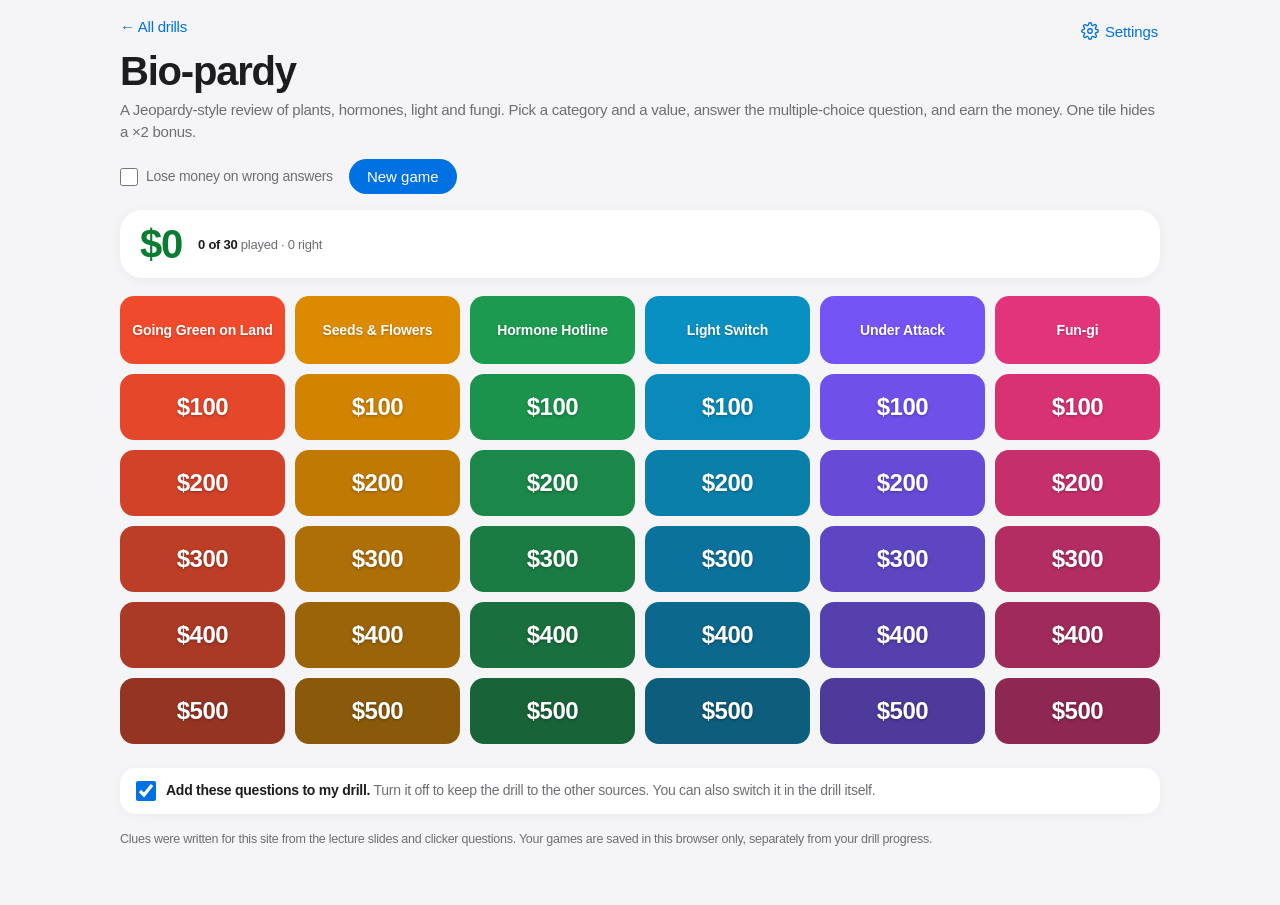
==== commit 0bf5b5e7: "Settings sheet with dark mode, exam date and reading font; board without black panel - assets/settin" ====
--- a/board/index.html
+++ b/board/index.html
@@ -6,6 +6,7 @@
 <meta name="description" content="Play the Bi 239 Bio-pardy review game: pick a category and value, answer the multiple-choice question, earn the money.">
 <meta name="theme-color" content="#f5f5f7">
 <link rel="stylesheet" href="../assets/drill.css">
+<script src="../assets/settings.js"></script>
 <style>
 /* Layout: header (board switch, score, rules) → the board (categories × values) → a clue card that opens over
    the board when a tile is picked → an end-of-game card when every tile is played. Own look, light theme. */
@@ -32,16 +33,16 @@
 .newgame:hover{background:#0077ed}
 /* Board */
 .boardwrap{padding:2px 0 8px}
-.board{display:grid;grid-template-columns:repeat(var(--cols),minmax(0,1fr));grid-template-rows:auto repeat(var(--vals),auto);gap:clamp(5px,.8vw,8px);background:#141418;border-radius:22px;padding:10px;box-shadow:0 10px 30px rgba(0,0,0,.18)}
+.board{display:grid;grid-template-columns:repeat(var(--cols),minmax(0,1fr));grid-template-rows:auto repeat(var(--vals),auto);gap:clamp(6px,.9vw,10px)}
 .col{display:grid;grid-row:span calc(var(--vals) + 1);grid-template-rows:subgrid;gap:inherit;min-width:0}
 .cat{display:flex;align-items:center;justify-content:center;text-align:center;min-height:68px;padding:8px;hyphens:auto;overflow-wrap:anywhere;border-radius:14px;background:var(--c);color:#fff;font:700 clamp(11.5px,1.35vw,14px)/1.25 var(--body);letter-spacing:-.01em;text-wrap:balance;text-shadow:0 1px 2px rgba(0,0,0,.25)}
 .tile{position:relative;min-height:66px;border:0;border-radius:14px;background:color-mix(in srgb,var(--c) var(--mix),#141418);cursor:pointer;font:800 clamp(17px,2.3vw,24px) var(--display);letter-spacing:-.02em;color:#fff;text-shadow:0 1px 3px rgba(0,0,0,.3);transition:transform .15s,filter .15s,box-shadow .15s}
 .tile:hover:not(:disabled){transform:translateY(-2px) scale(1.02);filter:brightness(1.12);box-shadow:0 6px 18px color-mix(in srgb,var(--c) 45%,transparent)}
-.tile:focus-visible{outline:3px solid #fff;outline-offset:2px}
-.tile:disabled{cursor:default;font:700 15px var(--body);letter-spacing:0;background:#232329;text-shadow:none}
-.tile.right{color:#4ade80;box-shadow:inset 0 0 0 2px #2c6e43}
-.tile.wrong{color:#fb7185;box-shadow:inset 0 0 0 2px #7a2f3b}
-.tile small{display:block;font:600 11.5px var(--body);color:rgba(255,255,255,.7);margin-top:2px}
+.tile:focus-visible{outline:3px solid var(--accent);outline-offset:2px}
+.tile:disabled{cursor:default;font:700 15px var(--body);letter-spacing:0;background:var(--paper);color:var(--muted);text-shadow:none;box-shadow:inset 0 0 0 1px var(--line)}
+.tile.right{color:var(--good);box-shadow:inset 0 0 0 2px color-mix(in srgb,var(--good) 55%,transparent);background:var(--good-soft)}
+.tile.wrong{color:var(--bad);box-shadow:inset 0 0 0 2px color-mix(in srgb,var(--bad) 55%,transparent);background:var(--bad-soft)}
+.tile small{display:block;font:600 11.5px var(--body);color:var(--muted);margin-top:2px}
 @media (max-width:480px){.clue{padding:12px 10px 30px}.clue .card{padding:18px;border-radius:20px}.clue .chead{margin:-18px -18px 4px !important;padding:14px 18px !important;border-radius:20px 20px 0 0 !important}}
 .clue .chead{margin:-22px -22px 4px;padding:16px 22px;border-radius:24px 24px 0 0;background:var(--c,#1d1d1f);color:#fff}
 .clue .ctag{color:rgba(255,255,255,.9)}
@@ -74,6 +75,8 @@
 }
 /* Short landscape phones: keep the grid but make it compact */
 @media (max-height:500px) and (min-width:720px){.cat{min-height:48px;padding:6px}.tile{min-height:46px}}
+[data-theme="dark"]{--money:#30d158}
+[data-theme="dark"] .bonus{color:#ffcc66;background:rgba(255,159,10,.18);border-color:rgba(255,159,10,.35)}
 </style>
 <!-- Vercel Web Analytics: anonymous page views, no cookies (enable Analytics for the project in the Vercel dashboard) -->
 <script src="../assets/glossary.js"></script>
--- a/assets/drill.css
+++ b/assets/drill.css
@@ -5,6 +5,7 @@
   /* Apple design tokens: system gray background, near-black ink, Apple blue for everything you can tap */
   --bg:#f5f5f7; --paper:#ffffff; --ink:#1d1d1f; --muted:#6e6e73; --line:#d2d2d7; --sunk:#f5f5f7; --fill:#e8e8ed;
   --accent:#0071e3; --accent-ink:#ffffff; --accent-soft:#e8f1fc; --accent-hover:#0077ed;
+  --thumb:#ffffff; --hover-fill:#dedee3; --opt-hover:#fafafc; --menu-bg:rgba(255,255,255,.82); --sq-new:#e8e8ed; --mastered-soft:#e3f5f8; --mastered-ink:#0e7490;
   --gold:#b25000; --gold-soft:#fff4e5;
   --good:#248a3d; --good-soft:#e5f6e9; --bad:#d70015; --bad-soft:#ffecee;
   --lv-mastered:#34c759; --lv-due:#5e5ce6; --lv-shaky:#ff9f0a; --lv-learning:#ff453a; --lv-new:#e5e5ea;
@@ -64,7 +65,7 @@
 .sq:hover{transform:scale(1.2)}
 /* solid colors: questions not yet answered in this round are a lighter tint of their level color */
 .sq:not(.done){opacity:.42}
-.sq.lv-c-new:not(.done){opacity:1;background:#e8e8ed!important}
+.sq.lv-c-new:not(.done){opacity:1;background:var(--sq-new)!important}
 .sq.cur{outline:2px solid var(--ink);outline-offset:2px;opacity:1}
 .sq.just{animation:pulse .6s ease}
 .btn:disabled{opacity:.4;cursor:default}
@@ -283,7 +284,7 @@
 .lv-c-right{background:var(--st-right)!important} .lv-c-wrong{background:var(--st-wrong)!important}
 .lv-c-review{background:var(--st-review)!important} .lv-c-new{background:var(--st-new)!important}
 .stack i.lv-c-right,.mini i.lv-c-right{background:var(--st-right)} .stack i.lv-c-wrong,.mini i.lv-c-wrong{background:var(--st-wrong)} .stack i.lv-c-review,.mini i.lv-c-review{background:var(--st-review)}
-.sq.lv-c-new:not(.done){opacity:1;background:#e8e8ed!important}
+.sq.lv-c-new:not(.done){opacity:1;background:var(--sq-new)!important}
 .tbtns{display:flex;align-items:center;gap:6px;flex:none}
 #randBtn span{font-weight:700;margin-right:2px}
 
@@ -365,25 +366,25 @@
 .tabsbar .gb{background:var(--fill);border:0;padding:2px;border-radius:9px}
 .tabsbar .gb span{font:400 13px var(--body)}
 .tabsbar .gb button{border-radius:7px;font:500 13px var(--body);padding:5px 14px}
-.tabsbar .gb button[aria-pressed="true"]{background:#fff;color:var(--ink);box-shadow:0 3px 8px rgba(0,0,0,.12),0 3px 1px rgba(0,0,0,.04)}
+.tabsbar .gb button[aria-pressed="true"]{background:var(--thumb);color:var(--ink);box-shadow:0 3px 8px rgba(0,0,0,.12),0 3px 1px rgba(0,0,0,.04)}
 .seg{background:var(--fill);border-radius:9px;padding:2px;gap:2px;margin:4px 10px 8px}
 .seg button{border:0;background:transparent;border-radius:7px;font-weight:500}
-.seg button[aria-pressed="true"]{background:#fff;border:0;color:var(--ink);box-shadow:0 3px 8px rgba(0,0,0,.12)}
+.seg button[aria-pressed="true"]{background:var(--thumb);border:0;color:var(--ink);box-shadow:0 3px 8px rgba(0,0,0,.12)}
 /* Buttons: filled pill (primary), gray tinted pill (secondary) */
 .btn{border-radius:980px;font:500 16px var(--body);letter-spacing:-.01em;padding:12px 24px;min-height:46px;transition:background .15s,transform .1s}
 .btn:hover:not(:disabled){background:var(--accent-hover)}
 .btn:active:not(:disabled){transform:scale(.98)}
 .btn.ghost{background:var(--fill);color:var(--accent);border:0}
-.btn.ghost:hover:not(:disabled){background:#dedee3;border:0}
+.btn.ghost:hover:not(:disabled){background:var(--hover-fill);border:0}
 .chip{border:0;background:var(--fill);color:var(--ink);border-radius:980px;font:500 13px var(--body);padding:7px 14px;transition:background .15s}
-.chip:hover{background:#dedee3;border:0}
+.chip:hover{background:var(--hover-fill);border:0}
 a.chip{color:var(--accent)}
 .mk{border:0;background:var(--fill);color:var(--ink);font:500 13px var(--body);padding:7px 14px}
-.mk:hover{background:#dedee3;border:0}
+.mk:hover{background:var(--hover-fill);border:0}
 .mk-review[aria-pressed="true"]{border:0;background:var(--gold-soft);color:var(--gold)}
-.mk-mastered[aria-pressed="true"]{border:0;background:#e3f5f8;color:#0e7490}
+.mk-mastered[aria-pressed="true"]{border:0;background:var(--mastered-soft);color:var(--mastered-ink)}
 /* Menus and popovers: frosted, like macOS */
-.menu{background:rgba(255,255,255,.82);-webkit-backdrop-filter:saturate(180%) blur(20px);backdrop-filter:saturate(180%) blur(20px);border:.5px solid rgba(0,0,0,.12);border-radius:14px;box-shadow:0 10px 40px rgba(0,0,0,.16);padding:6px}
+.menu{background:var(--menu-bg);-webkit-backdrop-filter:saturate(180%) blur(20px);backdrop-filter:saturate(180%) blur(20px);border:.5px solid rgba(0,0,0,.12);border-radius:14px;box-shadow:0 10px 40px rgba(0,0,0,.16);padding:6px}
 .mi{border-radius:8px;font-size:14px}
 .mi:hover{background:var(--accent);color:#fff}
 .mi:hover .box,.mi:hover .dot{border-color:#fff}
@@ -403,7 +404,7 @@
 .fig button{border:0;background:var(--sunk);border-radius:14px}
 .opts{gap:10px}
 .opt{border:1px solid var(--line);border-radius:14px;padding:13px 16px;min-height:54px;letter-spacing:-.01em}
-.opt:hover:not(:disabled){border-color:var(--accent);background:#fafafc}
+.opt:hover:not(:disabled){border-color:var(--accent);background:var(--opt-hover)}
 .bub{border:1px solid var(--line);font:600 13px var(--body);color:var(--muted)}
 .opt.picked .bub{background:var(--accent);border-color:var(--accent);color:#fff}
 .opt.right{background:var(--good-soft);border-color:var(--lv-mastered)}
@@ -452,3 +453,34 @@
 .ddpromo strong{font:700 20px/1.2 var(--display);letter-spacing:-.02em}
 .ddpromo .eyebrow2{font:600 12px var(--body);letter-spacing:.02em;text-transform:none}
 .ddpromo .ddbtn{border-radius:980px;font:500 15px var(--body);color:#0071e3}
+
+/* ===================================================================
+   Dark mode (Settings → Appearance, or Automatic with the device): Apple's dark system colors.
+   html[data-theme] is set by assets/settings.js before the page paints.
+   =================================================================== */
+:root[data-theme="dark"]{
+  --bg:#000000; --paper:#1c1c1e; --ink:#f5f5f7; --muted:#98989f; --line:#38383a; --sunk:#2c2c2e; --fill:#2c2c2e;
+  --accent:#0a84ff; --accent-ink:#ffffff; --accent-soft:rgba(10,132,255,.2); --accent-hover:#409cff;
+  --gold:#ffb340; --gold-soft:rgba(255,159,10,.18);
+  --good:#30d158; --good-soft:rgba(48,209,88,.16); --bad:#ff6961; --bad-soft:rgba(255,69,58,.16);
+  --lv-new:#3a3a3c; --st-new:#3a3a3c;
+  --thumb:#636366; --hover-fill:#3a3a3c; --opt-hover:#2c2c2e; --menu-bg:rgba(44,44,46,.82); --sq-new:#3a3a3c; --mastered-soft:rgba(48,176,199,.2); --mastered-ink:#64d2ff;
+  --shadow:0 0 0 .5px rgba(255,255,255,.06);
+  color-scheme:dark;
+}
+[data-theme="dark"] .fig button{background:#fff}             /* figures are drawn on white: keep them readable */
+[data-theme="dark"] .day i{background:rgba(10,132,255,.35)}
+[data-theme="dark"] .lightbox button{background:#2c2c2e;color:#f5f5f7}
+[data-theme="dark"] .ddpromo{background:linear-gradient(135deg,#0a5bc4 0%,#0a84ff 100%)}
+[data-theme="dark"] .ddpromo .ddbtn{background:#f5f5f7;color:#0060df}
+[data-theme="dark"] .toast{background:rgba(58,58,60,.92)}
+[data-theme="dark"] .menu{border-color:rgba(255,255,255,.12)}
+[data-theme="dark"] .tab:hover{background:#2c2c2e}
+[data-theme="dark"] .tab[aria-selected="true"]{background:var(--accent)}
+[data-theme="dark"] .opt.picked .bub,[data-theme="dark"] .opt.right .bub,[data-theme="dark"] .opt.wrong .bub{color:#fff}
+[data-theme="dark"] .sq.cur{outline-color:#f5f5f7}
+[data-theme="dark"] .feature{background:var(--gold-soft)}
+[data-theme="dark"] .explain{color:var(--ink)}
+[data-theme="dark"] .card.review{border-color:#48484a}
+[data-theme="dark"] .based{border-color:#48484a}
+[data-theme="dark"] input[type="checkbox"]{color-scheme:dark}
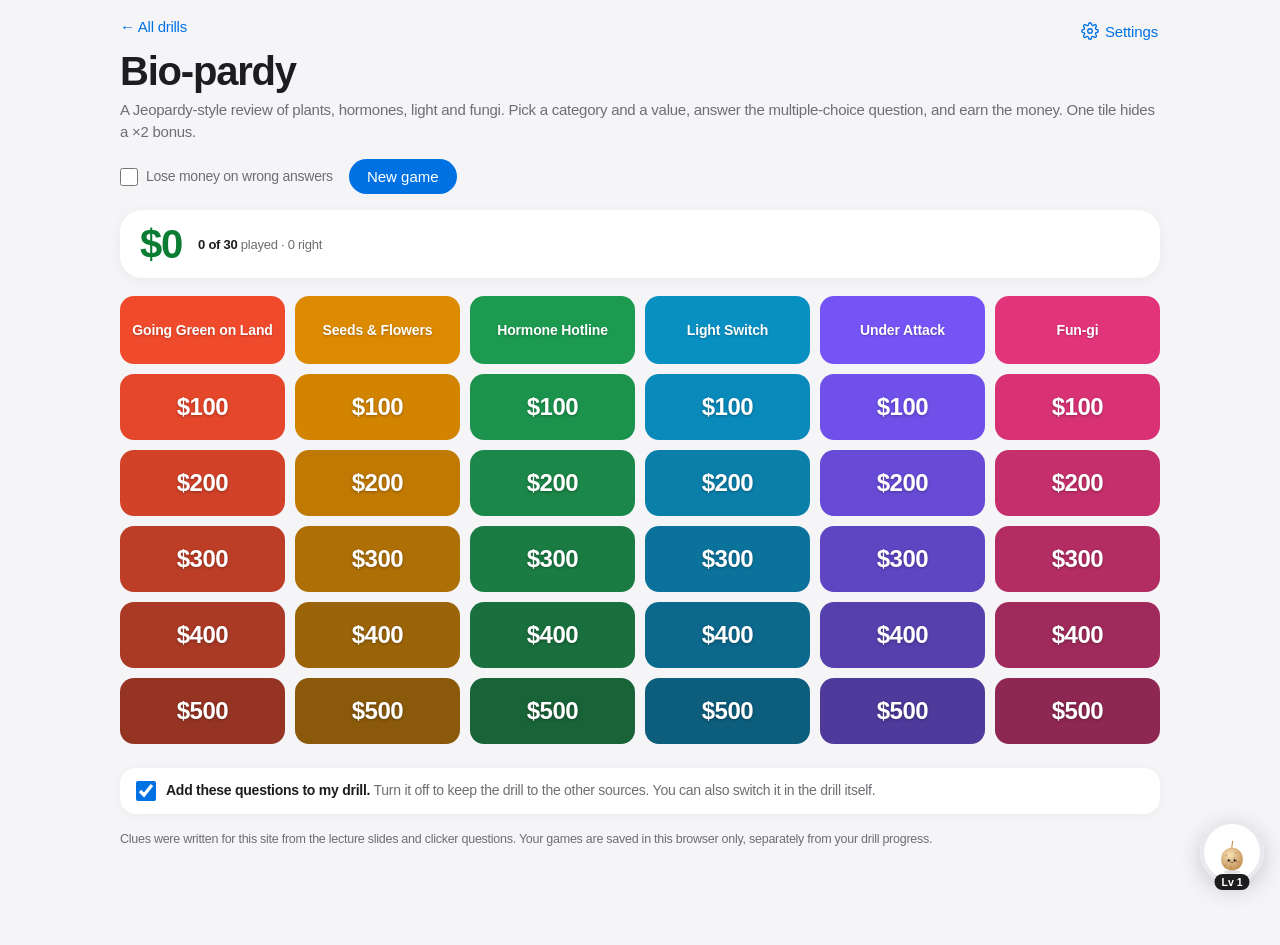
==== commit e4f3496f: "Study buddy: an original plant creature that levels up and evolves - assets/buddy.js: original SVG c" ====
--- a/board/index.html
+++ b/board/index.html
@@ -7,6 +7,7 @@
 <meta name="theme-color" content="#f5f5f7">
 <link rel="stylesheet" href="../assets/drill.css">
 <script src="../assets/settings.js"></script>
+<script src="../assets/buddy.js"></script>
 <style>
 /* Layout: header (board switch, score, rules) → the board (categories × values) → a clue card that opens over
    the board when a tile is picked → an end-of-game card when every tile is played. Own look, light theme. */
@@ -182,6 +183,7 @@
       el.querySelectorAll(".opt").forEach(b => b.onclick = () => {
         const o = opts[+b.dataset.j], ok = o.c, gain = ok ? worth : (G.harsh ? -worth : 0);
         G.done[id] = { ok, gain }; G.score += gain; save();
+        if (ok) window.dispatchEvent(new CustomEvent("bio:correct", { detail: { from: "board" } }));
         el.querySelectorAll(".opt").forEach(x => { x.disabled = true; if (opts[+x.dataset.j].c) x.classList.add("right"); else if (x === b) x.classList.add("wrong") });
         const f = $("fbx"); f.hidden = false;
         f.innerHTML = `<span class="earn ${gain > 0 ? "plus" : gain < 0 ? "minus" : "zero"}">${ok ? "Correct! +" + money(worth) : gain < 0 ? "Not quite. " + money(gain) : "Not quite. +$0"}</span>${!ok ? `<span>The answer: <b>${txt(q.ok)}</b></span>` : ""}${q.ex ? `<span class="sub"><b>Why:</b> ${txt(q.ex)}</span>` : ""}${!ok ? whyNot(o.t) : ""}`;
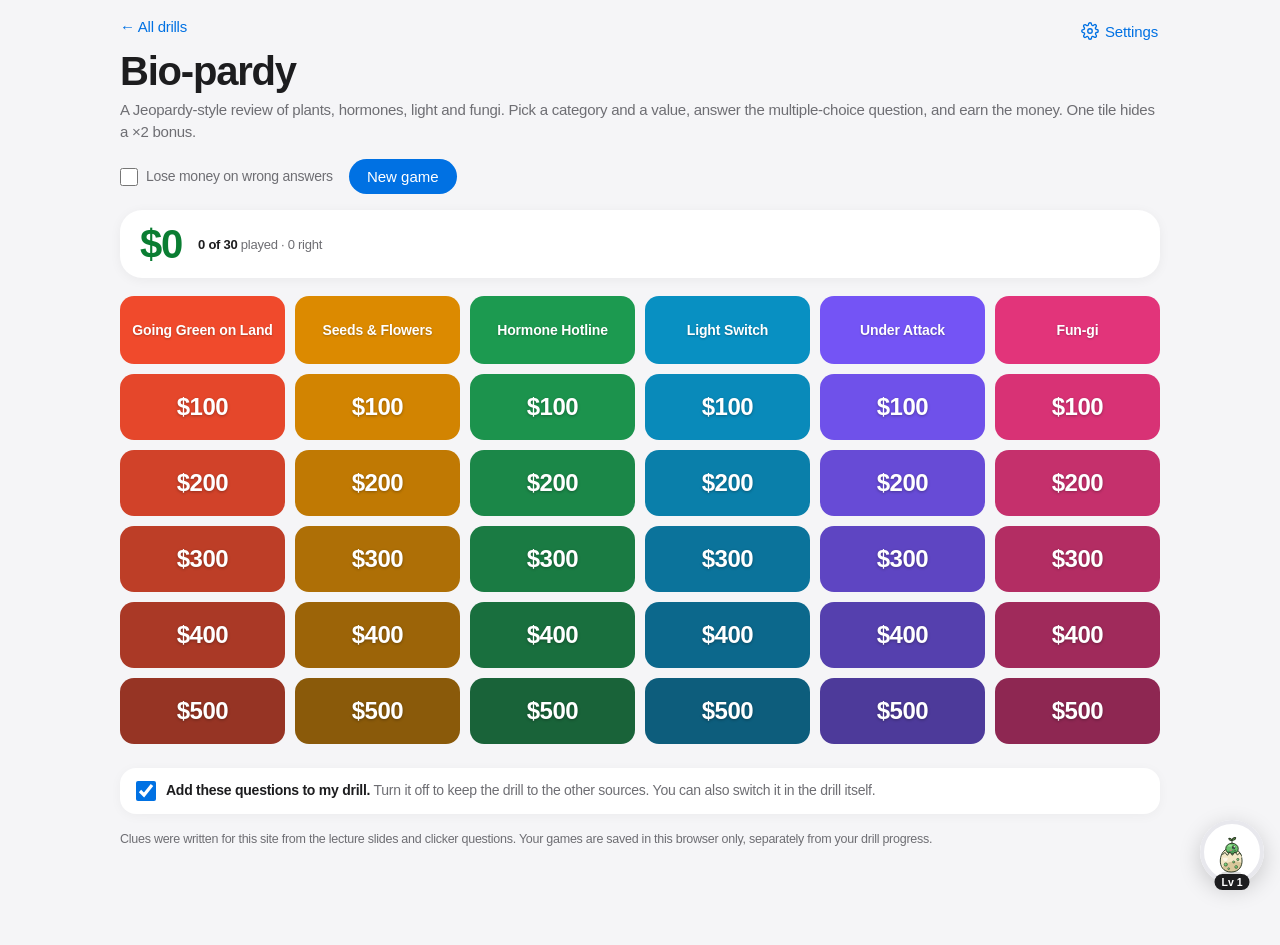
==== commit 80540e7f: "XP by question difficulty with win-streak multipliers - assets/xp.js: rates each question Easy/Mediu" ====
--- a/board/index.html
+++ b/board/index.html
@@ -7,6 +7,7 @@
 <meta name="theme-color" content="#f5f5f7">
 <link rel="stylesheet" href="../assets/drill.css">
 <script src="../assets/settings.js"></script>
+<script src="../assets/xp.js"></script>
 <script src="../assets/buddy.js"></script>
 <style>
 /* Layout: header (board switch, score, rules) → the board (categories × values) → a clue card that opens over
@@ -183,7 +184,7 @@
       el.querySelectorAll(".opt").forEach(b => b.onclick = () => {
         const o = opts[+b.dataset.j], ok = o.c, gain = ok ? worth : (G.harsh ? -worth : 0);
         G.done[id] = { ok, gain }; G.score += gain; save();
-        if (ok) window.dispatchEvent(new CustomEvent("bio:correct", { detail: { from: "board" } }));
+        window.dispatchEvent(new CustomEvent(ok ? "bio:correct" : "bio:wrong", { detail: { kind: "board", from: "board", val: Q[id].val, img: !!imgOf(id) } }));
         el.querySelectorAll(".opt").forEach(x => { x.disabled = true; if (opts[+x.dataset.j].c) x.classList.add("right"); else if (x === b) x.classList.add("wrong") });
         const f = $("fbx"); f.hidden = false;
         f.innerHTML = `<span class="earn ${gain > 0 ? "plus" : gain < 0 ? "minus" : "zero"}">${ok ? "Correct! +" + money(worth) : gain < 0 ? "Not quite. " + money(gain) : "Not quite. +$0"}</span>${!ok ? `<span>The answer: <b>${txt(q.ok)}</b></span>` : ""}${q.ex ? `<span class="sub"><b>Why:</b> ${txt(q.ex)}</span>` : ""}${!ok ? whyNot(o.t) : ""}`;
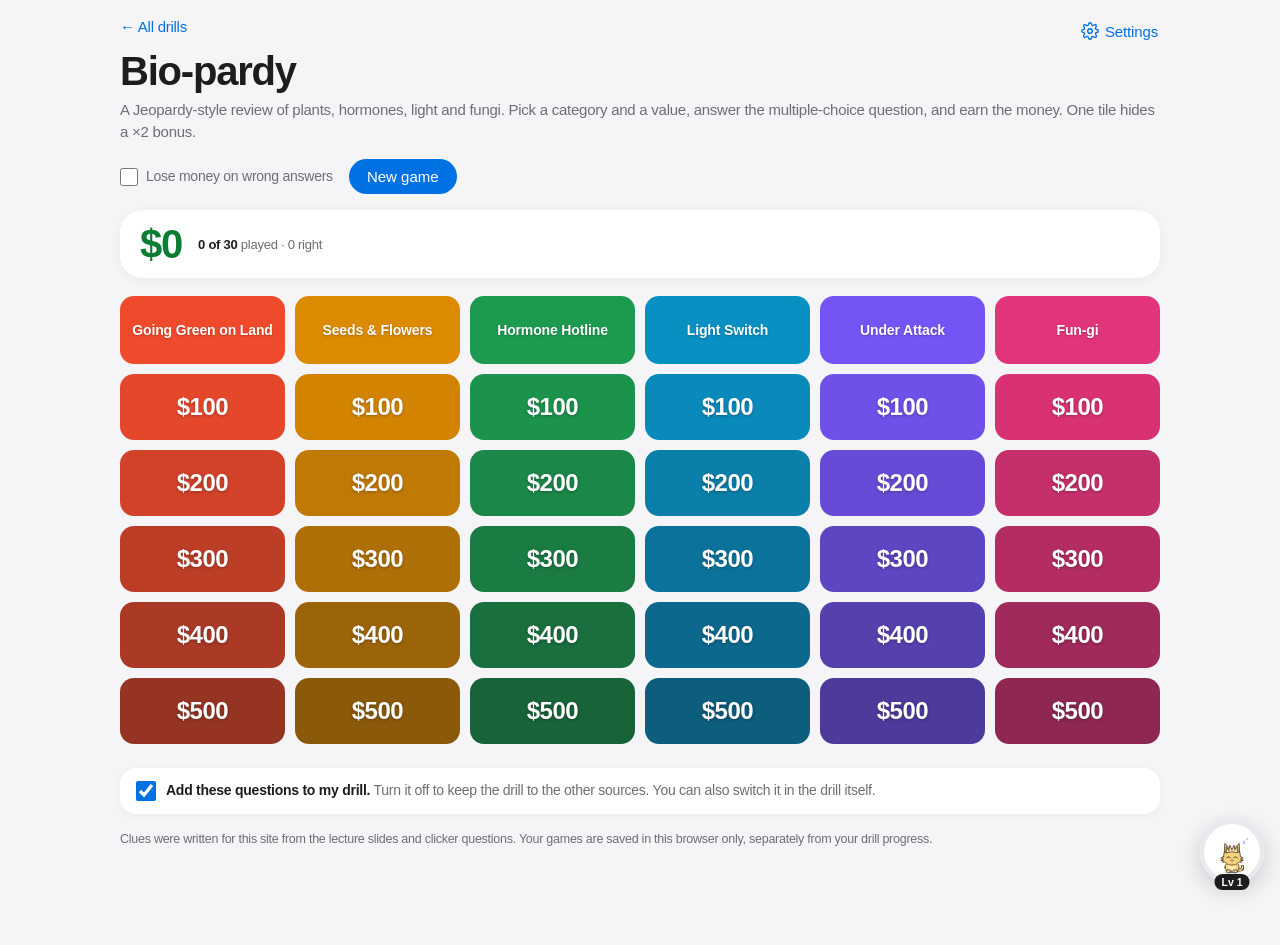
==== commit 256efb9a: "Gold and Dexter's Shop; future forms labeled by level - Gold for every right answer (Easy 3 / Medium" ====
--- a/board/index.html
+++ b/board/index.html
@@ -8,6 +8,7 @@
 <link rel="stylesheet" href="../assets/drill.css">
 <script src="../assets/settings.js"></script>
 <script src="../assets/xp.js"></script>
+<script src="../assets/wardrobe.js"></script>
 <script src="../assets/buddy.js"></script>
 <style>
 /* Layout: header (board switch, score, rules) → the board (categories × values) → a clue card that opens over
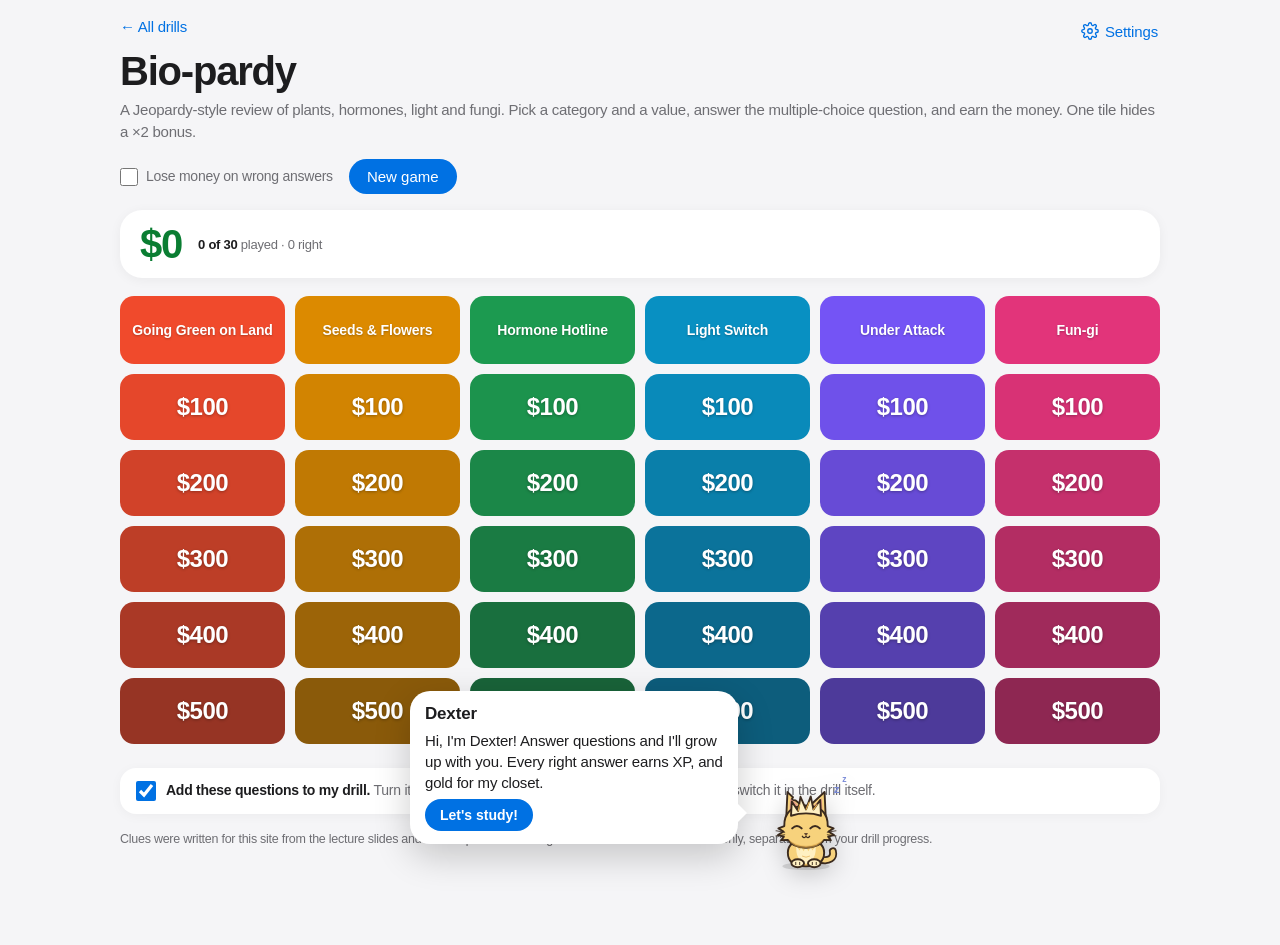
==== commit a06d1734: "Press and hold any word for its definition and root breakdown A course dictionary of about 160 terms" ====
--- a/board/index.html
+++ b/board/index.html
@@ -10,6 +10,7 @@
 <script src="../assets/xp.js"></script>
 <script src="../assets/wardrobe.js"></script>
 <script src="../assets/buddy.js"></script>
+<script src="../assets/lookup.js"></script>
 <style>
 /* Layout: header (board switch, score, rules) → the board (categories × values) → a clue card that opens over
    the board when a tile is picked → an end-of-game card when every tile is played. Own look, light theme. */
